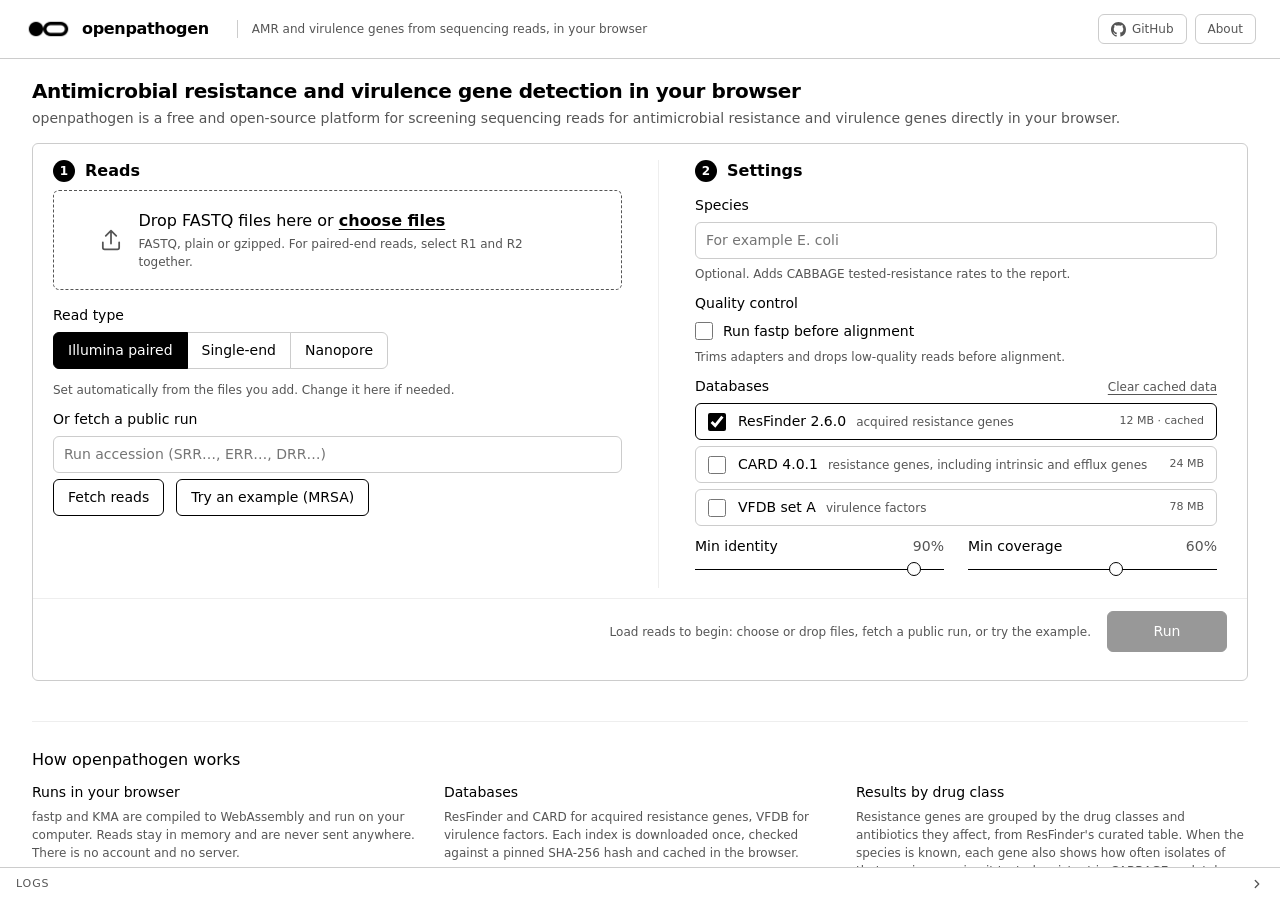
==== index.html @ b07f5f2d "Update index.html" ====
<!DOCTYPE html>
<html lang="en">
<head>
  <meta charset="UTF-8">
  <meta name="viewport" content="width=device-width, initial-scale=1.0">
  <!-- Cross-origin isolation (COOP/COEP) so SharedArrayBuffer is available for
       KMA's threads + Memory64. The production host sends the headers itself
       (dist/_headers); on any other static host this service worker injects
       them and reloads the page once on first visit. Must run first. -->
  <script src="coi-serviceworker.min.js"></script>
  <title>openpathogen: in-browser AMR and virulence gene detection</title>
  <meta name="description" content="Detect antimicrobial resistance and virulence genes in FASTQ reads, entirely in your browser. Free and open source, no installation, no data upload.">
  <meta name="robots" content="index, follow, max-image-preview:large">
  <link rel="canonical" href="https://openpathogen.org/">
  <meta name="theme-color" content="#ffffff">
  <meta property="og:type" content="website">
  <meta property="og:site_name" content="openpathogen">
  <meta property="og:title" content="openpathogen: in-browser AMR and virulence gene detection">
  <meta property="og:description" content="Detect antimicrobial resistance and virulence genes in FASTQ reads, entirely in your browser. Free and open source, no installation, no data upload.">
  <meta property="og:url" content="https://openpathogen.org/">
  <meta property="og:image" content="https://openpathogen.org/og.png">
  <meta property="og:image:width" content="1200">
  <meta property="og:image:height" content="630">
  <meta property="og:image:alt" content="openpathogen: browser-based AMR and virulence gene detection. Reads never leave your machine.">
  <meta property="og:locale" content="en_US">
  <meta name="twitter:card" content="summary_large_image">
  <meta name="twitter:title" content="openpathogen: in-browser AMR and virulence gene detection">
  <meta name="twitter:description" content="Detect antimicrobial resistance and virulence genes in FASTQ reads, entirely in your browser. Free and open source, no installation, no data upload.">
  <meta name="twitter:image" content="https://openpathogen.org/og.png">
  <meta name="twitter:image:alt" content="openpathogen: browser-based AMR and virulence gene detection. Reads never leave your machine.">
  <link rel="icon" type="image/png" href="favicon.png">
  <link rel="apple-touch-icon" href="favicon.png">
  <link rel="stylesheet" href="css/style.css?v=73">
  <script type="application/ld+json">
  {
    "@context": "https://schema.org",
    "@type": "WebApplication",
    "@id": "https://openpathogen.org/#app",
    "name": "openpathogen",
    "alternateName": "openpathogen.org",
    "url": "https://openpathogen.org/",
    "applicationCategory": "ScienceApplication",
    "applicationSubCategory": "Bioinformatics",
    "operatingSystem": "Any (web browser)",
    "browserRequirements": "Requires a modern browser with WebAssembly and SharedArrayBuffer support",
    "offers": { "@type": "Offer", "price": "0", "priceCurrency": "USD" },
    "isAccessibleForFree": true,
    "description": "Open-source web application that detects antimicrobial resistance and virulence genes in sequencing reads in the browser, with no installation and no data upload, and reports them by drug class with tested-resistance rates from the CABBAGE genotype-phenotype database.",
    "featureList": [
      "fastp quality control and adapter trimming",
      "KMA read alignment compiled to WebAssembly",
      "AMR gene detection with ResFinder and CARD",
      "Virulence gene detection with VFDB",
      "Resistance report by drug class, printable as PDF",
      "CABBAGE tested-resistance rates for detected genes",
      "Per-gene coverage, consensus, alignment and variant viewer",
      "Public runs fetched by ENA/SRA accession",
      "Downloadable ZIP with the full KMA output"
    ],
    "image": "https://openpathogen.org/og.png",
    "screenshot": "https://openpathogen.org/og.png",
    "datePublished": "2026-08-25",
    "dateModified": "2026-09-19",
    "inLanguage": "en",
    "license": "https://github.com/amulyabaral/openpathogen/blob/main/LICENSE",
    "softwareHelp": { "@type": "CreativeWork", "url": "https://openpathogen.org/about.html" },
    "keywords": "AMR detection, antimicrobial resistance genes, virulence genes, FASTQ, KMA, fastp, WebAssembly, bioinformatics, ResFinder, CARD, VFDB, CABBAGE, antibiotic resistance, pathogen profiling, genotype to phenotype",
    "citation": [
      "Clausen PTLC, Aarestrup FM, Lund O. Rapid and precise alignment of raw reads against redundant databases with KMA. BMC Bioinformatics. 2018;19:307. https://doi.org/10.1186/s12859-018-2336-6",
      "Chen S, Zhou Y, Chen Y, Gu J. fastp: an ultra-fast all-in-one FASTQ preprocessor. Bioinformatics. 2018;34(17):i884-i890. https://doi.org/10.1093/bioinformatics/bty560",
      "Dickens E, et al. A comprehensive AMR genotype-phenotype database (CABBAGE). Nucleic Acids Research. 2026. https://doi.org/10.1093/nar/gkag780"
    ],
    "sameAs": ["https://github.com/amulyabaral/openpathogen", "https://zenodo.org/records/22102687"]
  }
  </script>
  <script type="application/ld+json">
  {
    "@context": "https://schema.org",
    "@type": "FAQPage",
    "mainEntity": [
      {
        "@type": "Question",
        "name": "Is my sequencing data uploaded anywhere?",
        "acceptedAnswer": { "@type": "Answer", "text": "No. FASTQ files are read into browser memory, processed by WebAssembly and discarded when you close the tab. The only downloads are the app, the databases and, if you ask for one, a public run from ENA. The privacy section lists every request." }
      },
      {
        "@type": "Question",
        "name": "Which inputs are supported?",
        "acceptedAnswer": { "@type": "Answer", "text": "Illumina paired-end, single-end and Oxford Nanopore reads in FASTQ, plain or gzipped. You can also fetch any public run by its SRA or ENA accession. Files up to 1 GB each are handled in memory." }
      },
      {
        "@type": "Question",
        "name": "What do the results contain?",
        "acceptedAnswer": { "@type": "Answer", "text": "A report that groups the resistance genes by drug class and names the antibiotics they affect, lists the classes with no acquired gene, and summarises virulence factors. You can print it or save it as a PDF. Behind it: a gene table per database, a viewer per gene with coverage plot, consensus sequence, alignment and variants, the fastp reports, and a ZIP with the full KMA output." }
      },
      {
        "@type": "Question",
        "name": "How do I cite openpathogen?",
        "acceptedAnswer": { "@type": "Answer", "text": "A short communication is in preparation. Until then, cite KMA (doi:10.1186/s12859-018-2336-6), fastp (doi:10.1093/bioinformatics/bty560) and CABBAGE (doi:10.1093/nar/gkag780), and the databases you used." }
      }
    ]
  }
  </script>
</head>
<body>

<noscript>
  <p class="lede noscript-note">openpathogen analyzes FASTQ reads for antimicrobial resistance genes (ResFinder, CARD) and virulence factors (VFDB) entirely in your browser, with no installation and no data upload. It needs JavaScript and WebAssembly to run. Please enable JavaScript.</p>
</noscript>

<header class="topbar">
  <a class="brand" href=".">
    <img src="openpathogen_logo.png" alt="" class="brand-logo">
    <span class="brand-name">openpathogen</span>
  </a>
  <span class="brand-sub">AMR and virulence genes from sequencing reads, in your browser</span>
  <nav class="topbar-nav" aria-label="Site">
    <a class="topbar-link no-arrow" href="https://github.com/amulyabaral/openpathogen" target="_blank" rel="noopener" aria-label="GitHub repository"><svg class="gh-icon" viewBox="0 0 16 16" width="15" height="15" aria-hidden="true" fill="currentColor"><path d="M8 0C3.58 0 0 3.58 0 8c0 3.54 2.29 6.53 5.47 7.59.4.07.55-.17.55-.38 0-.19-.01-.82-.01-1.49-2.01.37-2.53-.49-2.69-.94-.09-.23-.48-.94-.82-1.13-.28-.15-.68-.52-.01-.53.63-.01 1.08.58 1.23.82.72 1.21 1.87.87 2.33.66.07-.52.28-.87.51-1.07-1.78-.2-3.64-.89-3.64-3.95 0-.87.31-1.59.82-2.15-.08-.2-.36-1.02.08-2.12 0 0 .67-.21 2.2.82.64-.18 1.32-.27 2-.27.68 0 1.36.09 2 .27 1.53-1.04 2.2-.82 2.2-.82.44 1.1.16 1.92.08 2.12.51.56.82 1.27.82 2.15 0 3.07-1.87 3.75-3.65 3.95.29.25.54.73.54 1.48 0 1.07-.01 1.93-.01 2.2 0 .21.15.46.55.38A8.013 8.013 0 0016 8c0-4.42-3.58-8-8-8z"/></svg>GitHub</a>
    <a class="topbar-link no-arrow" href="about.html">About</a>
  </nav>
</header>

<div class="layout">

  <main class="main-col">
   <div class="workspace" id="workspace">
    <div class="pane pane-config">

    <div class="hero">
      <h1 class="hero-title">Antimicrobial resistance and virulence gene detection in your browser</h1>
      <p class="lede">openpathogen is a free and open-source platform for screening sequencing reads for antimicrobial resistance and virulence genes directly in your browser.</p>
    </div>

    <section class="card" id="run" aria-label="Run an analysis">
      <div class="card-body">
      <div class="form-cols">
      <div class="form-col">

      <h2 class="form-step"><span class="form-step-n">1</span>Reads</h2>

      <div class="dropzone" id="upload-grid">
        <div class="dz-empty" id="dz-empty">
          <svg class="dz-icon" viewBox="0 0 24 24" aria-hidden="true"><path d="M12 15V4m0 0L7.5 8.5M12 4l4.5 4.5M5 14v4.5A1.5 1.5 0 006.5 20h11a1.5 1.5 0 001.5-1.5V14" fill="none" stroke="currentColor" stroke-width="1.5" stroke-linecap="round" stroke-linejoin="round"/></svg>
          <div class="dz-text">
            <p class="dz-title">Drop FASTQ files here or <button class="dz-pick" type="button" data-pick>choose files</button></p>
            <p class="opt-note">FASTQ, plain or gzipped. For paired-end reads, select R1 and R2 together.</p>
          </div>
        </div>
        <ul class="file-list" id="file-list" hidden>
          <li class="file-row" data-slot="r1">
            <span class="file-tag" data-tag="r1">R1</span>
            <span class="file-name" data-name="r1"></span>
            <button class="file-add" type="button" data-pick="r1">Add R1 file</button>
            <button class="file-x" type="button" data-clear="r1" aria-label="Remove file" title="Remove">&times;</button>
          </li>
          <li class="file-row" data-slot="r2">
            <span class="file-tag">R2</span>
            <span class="file-name" data-name="r2"></span>
            <button class="file-add" type="button" data-pick="r2">Add R2 file</button>
            <button class="file-x" type="button" data-clear="r2" aria-label="Remove file" title="Remove">&times;</button>
          </li>
        </ul>
        <div class="file-actions" id="file-actions" hidden>
          <button class="link-btn" type="button" id="btn-swap">Swap R1 and R2</button>
          <button class="link-btn" type="button" data-pick>Choose other files</button>
        </div>
        <input type="file" hidden multiple id="file-input" accept=".fastq,.fq,.gz,application/gzip,application/x-gzip">
      </div>
      <p class="opt-note upload-note" id="upload-note" role="status" hidden></p>

      <div class="row row-top">
        <span class="label" id="read-type-label">Read type</span>
        <div class="opt-group">
          <div class="seg" id="read-type" role="group" aria-labelledby="read-type-label">
            <button class="seg-btn active" type="button" data-type="paired" aria-pressed="true"><span class="seg-long">Illumina paired</span><span class="seg-short">Paired</span></button>
            <button class="seg-btn" type="button" data-type="single" aria-pressed="false">Single-end</button>
            <button class="seg-btn" type="button" data-type="nanopore" aria-pressed="false">Nanopore</button>
          </div>
          <p class="opt-note" id="read-type-note">Set automatically from the files you add. Change it here if needed.</p>
        </div>
      </div>

      <div class="row fetch-row">
        <label class="label" for="run-accession">Or fetch a public run</label>
        <input type="text" id="run-accession" placeholder="Run accession (SRR…, ERR…, DRR…)" spellcheck="false" autocomplete="off" enterkeyhint="go">
        <button class="btn" id="btn-fetch-run" type="button" title="Fetch sequencing reads from a public run. ENA is queried for organism, platform and layout, and the read type is set automatically. Files are limited to 1 GB each.">Fetch reads</button>
        <button class="btn" id="btn-example" type="button" title="Load the example isolate: S. aureus USA300_TCH1516 (SRR10341524), a 48 MB community-associated MRSA run downloaded from ENA and cached in your browser.">Try an example (MRSA)</button>
      </div>
      <div class="fetch-prog" id="example-prog" aria-hidden="true" hidden><i></i></div>
      <div class="fetch-meta" id="run-meta" hidden></div>

      </div>
      <div class="form-col form-col-settings" id="settings-col">

      <h2 class="form-step"><span class="form-step-n">2</span>Settings</h2>

      <div class="row row-top">
        <label class="label" for="species">Species</label>
        <div class="opt-group species-group">
          <input type="text" id="species" list="species-list" autocomplete="off" spellcheck="false" placeholder="For example E. coli">
          <datalist id="species-list"></datalist>
          <p class="opt-note">Optional. Adds CABBAGE tested-resistance rates to the report.</p>
        </div>
      </div>

      <div class="row row-top">
        <span class="label">Quality control</span>
        <div class="opt-group">
          <div class="fastp-head">
            <label class="check-row">
              <input type="checkbox" id="opt-fastp">
              <span>Run fastp before alignment</span>
            </label>
            <button class="fastp-toggle is-off" id="fastp-toggle" type="button" aria-expanded="false" aria-controls="fastp-config">
              fastp settings <svg class="chev fastp-caret" viewBox="0 0 16 16" aria-hidden="true"><path d="M4 6l4 4 4-4" fill="none" stroke="currentColor" stroke-width="1.5" stroke-linecap="round" stroke-linejoin="round"/></svg>
            </button>
          </div>
          <p class="opt-note">Trims adapters and drops low-quality reads before alignment.</p>

          <div id="fastp-config" hidden>
            <div class="fastp-panel" id="fastp-panel">
              <p class="opt-note"><b>Defaults:</b> adapter trimming with auto-detection · quality filtering (min Phred 15, max 40% low-quality bases, max 5 Ns) · length filtering (min 15 bp) · poly-G trimming automatic · base correction off. These are fastp's defaults. Turn a group off to skip that step.</p>

              <div class="fp-group">
                <label class="check-row fp-group-head"><input type="checkbox" id="fp-trim" checked><span>Adapter trimming</span></label>
                <div class="fp-fields" id="fp-adapter-fields">
                  <label class="fp-field">Adapter R1<input type="text" id="fp-adapter-r1" spellcheck="false" autocomplete="off" maxlength="100" placeholder="auto · AGATCGGAAGAGCACACGTCTGAACTCCAGTCA"></label>
                  <label class="fp-field" id="fp-field-adapter-r2">Adapter R2<input type="text" id="fp-adapter-r2" spellcheck="false" autocomplete="off" maxlength="100" placeholder="auto · AGATCGGAAGAGCGTCGTGTAGGGAAAGAGTGT"></label>
                  <p class="opt-note">Leave blank for auto-detection (paired runs) or the Illumina TruSeq default shown (single-end). Enter 5 to 100 IUPAC bases, for example a Nextera or custom adapter, to use your own sequence.</p>
                </div>
              </div>

              <div class="fp-group">
                <label class="check-row fp-group-head"><input type="checkbox" id="fp-quality" checked><span>Quality filtering</span></label>
                <div class="fp-fields" id="fp-quality-fields">
                  <label class="fp-field">Min base quality (Phred)<input type="number" id="fp-phred" min="1" max="40" value="15"></label>
                  <label class="fp-field">Max low-quality bases %<input type="number" id="fp-unqual-pct" min="0" max="100" value="40"></label>
                  <label class="fp-field">Max N bases<input type="number" id="fp-nlimit" min="0" max="50" value="5"></label>
                  <p class="opt-note">A read is dropped if more than the given % of bases fall below the Phred score, or it has more than the N limit.</p>
                </div>
              </div>

              <div class="fp-group">
                <label class="check-row fp-group-head"><input type="checkbox" id="fp-length" checked><span>Length filtering</span></label>
                <div class="fp-fields" id="fp-length-fields">
                  <label class="fp-field">Min length (bp)<input type="number" id="fp-minlen" min="1" max="1000" value="15"></label>
                  <label class="fp-field">Max length (bp, 0 = no limit)<input type="number" id="fp-maxlen" min="0" max="100000" value="0"></label>
                </div>
              </div>

              <div class="fp-group">
                <div class="fp-fields">
                  <label class="fp-field">Poly-G tail trimming
                    <select id="fp-polyg">
                      <option value="auto" selected>Auto: fastp trims for NextSeq/NovaSeq</option>
                      <option value="on">Always trim</option>
                      <option value="off">Never trim</option>
                    </select>
                  </label>
                  <div class="fp-field fp-field-check" id="fp-correction-field">
                    <label class="check-row"><input type="checkbox" id="fp-correction"><span>Overlap base correction <span class="fp-def">(paired; fixes R2 bases in the overlap)</span></span></label>
                  </div>
                </div>
              </div>

              <p class="opt-note">fastp processes the whole sample, and the databases are run on the trimmed reads. The exact fastp command is printed in the Logs and stored in both reports.</p>
            </div>
            <p class="opt-note" id="fastp-ont-note" hidden>Nanopore reads: fastp is made for Illumina data, so it only reports statistics here. Reads are not trimmed or filtered, and the databases see every read.</p>
          </div>
        </div>
      </div>

      <div class="row row-top db-row">
        <span class="label" id="db-label">Databases</span>
        <div class="opt-group db-group">
          <div class="db-list" id="db-list" role="group" aria-labelledby="db-label">
            <label class="db-check" data-db="resfinder">
              <input type="checkbox" value="resfinder" checked>
              <span class="db-text"><span class="db-name">ResFinder 2.6.0</span><span class="db-desc">acquired resistance genes</span></span>
              <span class="db-size">12 MB</span>
              <span class="db-prog" aria-hidden="true"><i></i></span>
            </label>
            <label class="db-check" data-db="card_homolog">
              <input type="checkbox" value="card_homolog">
              <span class="db-text"><span class="db-name">CARD 4.0.1</span><span class="db-desc">resistance genes, including intrinsic and efflux genes</span></span>
              <span class="db-size">24 MB</span>
              <span class="db-prog" aria-hidden="true"><i></i></span>
            </label>
            <label class="db-check" data-db="vfdb_core">
              <input type="checkbox" value="vfdb_core">
              <span class="db-text"><span class="db-name">VFDB set A</span><span class="db-desc">virulence factors</span></span>
              <span class="db-size">78 MB</span>
              <span class="db-prog" aria-hidden="true"><i></i></span>
            </label>
          </div>
          <button class="clear-cache-btn" id="btn-clear-cache" type="button" title="Delete everything openpathogen has stored in this browser (IndexedDB): database indexes, CABBAGE snapshots, and the example or any fetched public runs. Your own uploaded files are never stored, so there is nothing of those to clear.">Clear cached data</button>
        </div>
      </div>

      <div id="kma-options">
      <div class="row slider-row">
        <label class="label" for="slider-id">Min identity</label>
        <input type="range" id="slider-id" min="0" max="100" step="1" value="90">
        <span class="slider-val"><span id="slider-id-val">90</span>%</span>
      </div>
      <div class="row slider-row">
        <label class="label" for="slider-cov">Min coverage</label>
        <input type="range" id="slider-cov" min="0" max="100" step="1" value="60">
        <span class="slider-val"><span id="slider-cov-val">60</span>%</span>
      </div>
      </div><!-- /kma-options -->

      </div>
      </div><!-- /form-cols -->

      <div class="run-row">
        <p class="opt-note" id="run-hint" hidden></p>
        <button class="btn btn-primary" id="btn-run" type="button" disabled>Run</button>
      </div>

      <div class="run-status" id="run-status" hidden>
        <div class="run-progress"><div class="run-progress-bar"></div></div>
        <span class="run-status-text">Analysis in progress. The Logs panel below shows the progress of each step.</span>
      </div>

      </div>
    </section>

    <section class="home-info" id="how-it-works" aria-labelledby="how-title">
      <h2 id="how-title">How openpathogen works</h2>
      <div class="info-grid">
        <div>
          <h3>Runs in your browser</h3>
          <p>fastp and KMA are compiled to WebAssembly and run on your computer. Reads stay in memory and are never sent anywhere. There is no account and no server.</p>
        </div>
        <div>
          <h3>Databases</h3>
          <p>ResFinder and CARD for acquired resistance genes, VFDB for virulence factors. Each index is downloaded once, checked against a pinned SHA-256 hash and cached in the browser.</p>
        </div>
        <div>
          <h3>Results by drug class</h3>
          <p>Resistance genes are grouped by the drug classes and antibiotics they affect, from ResFinder's curated table. When the species is known, each gene also shows how often isolates of that species carrying it tested resistant in CABBAGE, a database of 170,000 sequenced and tested isolates.</p>
        </div>
      </div>
      <h2 id="faq-title">Frequently asked questions</h2>
      <dl class="faq" aria-labelledby="faq-title">
        <dt>Is my sequencing data uploaded anywhere?</dt>
        <dd>No. FASTQ files are read into browser memory, processed by WebAssembly and discarded when you close the tab. The only downloads are the app, the databases and, if you ask for one, a public run from ENA. The <a class="no-arrow" href="about.html#privacy">privacy section</a> lists every request.</dd>
        <dt>Which inputs are supported?</dt>
        <dd>Illumina paired-end, single-end and Oxford Nanopore reads in FASTQ, plain or gzipped. You can also fetch any public run by its SRA or ENA accession. Files up to 1 GB each are handled in memory.</dd>
        <dt>What do the results contain?</dt>
        <dd>A report that groups the resistance genes by drug class and names the antibiotics they affect, lists the classes with no acquired gene, and summarises virulence factors. You can print it or save it as a PDF. Behind it: a gene table per database, a viewer per gene with coverage plot, consensus sequence, alignment and variants, the fastp reports, and a ZIP with the full KMA output.</dd>
        <dt>How do I cite openpathogen?</dt>
        <dd>A short communication is in preparation. Until then, cite <a href="https://doi.org/10.1186/s12859-018-2336-6" target="_blank" rel="noopener">KMA</a>, <a href="https://doi.org/10.1093/bioinformatics/bty560" target="_blank" rel="noopener">fastp</a> and <a href="https://doi.org/10.1093/nar/gkag780" target="_blank" rel="noopener">CABBAGE</a>, and the databases you used.</dd>
      </dl>
      <footer class="site-footer">
        <a class="no-arrow" href="about.html">About and documentation</a>
        <a href="https://github.com/amulyabaral/openpathogen" target="_blank" rel="noopener">Source code (MIT)</a>
        <a href="https://zenodo.org/records/22102687" target="_blank" rel="noopener">Database indexes on Zenodo</a>
      </footer>
    </section>

    </div><!-- /pane-config -->

    <div class="pane pane-results">
      <div class="results-toolbar">
        <button class="btn" id="btn-back" type="button">← Back to inputs</button>
        <div class="results-actions">
          <button class="btn btn-primary" id="btn-print" type="button">Print / save PDF</button>
          <button class="btn" id="btn-zip" type="button" title="The KMA output files per database, the fastp reports, the CABBAGE rates as CSV and the run log.">Raw output (ZIP)</button>
        </div>
      </div>
      <section id="results" class="results-block" aria-label="Results"></section>
    </div>

   </div><!-- /workspace -->

   <div class="terminal-card collapsed" id="terminal-card">
     <button class="terminal-header" id="terminal-toggle" type="button" aria-expanded="false" aria-controls="terminal">
       <span>Logs</span>
       <svg class="chev terminal-caret" viewBox="0 0 16 16" aria-hidden="true"><path d="M4 6l4 4 4-4" fill="none" stroke="currentColor" stroke-width="1.5" stroke-linecap="round" stroke-linejoin="round"/></svg>
     </button>
     <div class="terminal" id="terminal" role="log" aria-live="polite"></div>
   </div>
  </main>

</div>

<script src="js/vendor/fflate.min.js"></script>
  <script type="module" src="js/app.js?v=65"></script>

</body>
</html>
---- css/style.css ----
:root{
  --bg:#fff;--ink:#000;--muted:#555;--border:#ccc;--rule:#eee;
  --r:6px;
  /* One UI face everywhere; monospace only where characters must line up
     (terminal, consensus, alignment, canvas axis). */
  --sans:system-ui,-apple-system,'Segoe UI',Roboto,Arial,sans-serif;
  --mono:ui-monospace,Menlo,Consolas,monospace;
  /* Type scale: six sizes, three weights, one tracking for caps labels. */
  --fs-xs:11px;--fs-sm:12px;--fs-base:14px;--fs-md:16px;--fs-lg:20px;--fs-xl:24px;
  --track-caps:.08em;
  --lh:1.5;--lh-tight:1.25;
}
*,*::before,*::after{box-sizing:border-box;margin:0;padding:0}
html,body{font-family:var(--sans);background:var(--bg);color:var(--ink);font-size:var(--fs-base);line-height:var(--lh);-webkit-font-smoothing:antialiased}
html,body{height:100vh;overflow:hidden}
body{display:flex;flex-direction:column}
h1,h2,h3{font-weight:500;line-height:var(--lh-tight)}
b,strong{font-weight:600}

a{color:inherit;text-decoration:underline;text-underline-offset:2px}
a:hover{opacity:.6}
a:not(.brand):not(.no-arrow)::after{content:'↗';display:inline-block;margin-left:2px;font-size:.85em;text-decoration:none}

button{font:inherit;color:inherit;background:none;cursor:pointer;border:1px solid transparent;border-radius:var(--r)}
input,select{font:inherit;color:inherit;background:var(--bg);border:1px solid var(--border);border-radius:var(--r);padding:7px 10px;outline:none}
input[type=range]{-webkit-appearance:none;appearance:none;background:transparent;border:none;padding:0;height:20px}
input[type=range]::-webkit-slider-runnable-track{height:1px;background:var(--ink)}
input[type=range]::-moz-range-track{height:1px;background:var(--ink)}
input[type=range]::-webkit-slider-thumb{-webkit-appearance:none;width:14px;height:14px;margin-top:-7px;background:var(--bg);border:1px solid var(--ink);border-radius:50%}
input[type=range]::-moz-range-thumb{width:14px;height:14px;background:var(--bg);border:1px solid var(--ink);border-radius:50%}
abbr[title]{text-decoration:none;border-bottom:1px dotted var(--muted);cursor:help}
:focus-visible{outline:2px solid var(--ink);outline-offset:2px}
input:focus-visible,select:focus-visible{outline-offset:0}
::-webkit-scrollbar{width:8px;height:8px}
::-webkit-scrollbar-thumb{background:var(--border);border-radius:var(--r)}
::-webkit-scrollbar-thumb:hover{background:var(--ink)}

/* The one treatment for every small uppercase label. */
.card-title,.terminal-header,.res-table th,.gv-k,.gv-annot dt,.fp-field,.qc-dl-label,.qc-key,.rep-sec-title,.report-facts dt{font-size:var(--fs-xs);font-weight:500;text-transform:uppercase;letter-spacing:var(--track-caps)}
.sr-only{position:absolute;width:1px;height:1px;padding:0;margin:-1px;overflow:hidden;clip:rect(0,0,0,0);white-space:nowrap;border:0}
/* Disclosure chevron shared by the fastp expander, the Logs bar and the results sections. */
.chev{display:block;flex-shrink:0;width:14px;height:14px;transition:transform .2s}

.topbar{display:flex;align-items:center;gap:14px;padding:14px 24px;border-bottom:1px solid var(--border)}
.brand{display:inline-flex;align-items:center;gap:10px;text-decoration:none}
.brand-logo{height:24px}
.brand-name{font-weight:600;font-size:var(--fs-md);letter-spacing:-0.02em}
.brand-sub{font-size:var(--fs-sm);color:var(--muted);margin-left:14px;padding-left:14px;border-left:1px solid var(--border)}
.topbar-nav{margin-left:auto;display:flex;align-items:center;gap:8px}
.topbar-link{display:inline-flex;align-items:center;gap:6px;flex-shrink:0;font-size:var(--fs-sm);font-weight:500;color:var(--muted);text-decoration:none;border:1px solid var(--border);border-radius:var(--r);padding:5px 12px}
.topbar-link:hover{color:var(--ink);border-color:var(--ink);opacity:1}
.gh-icon{display:block;flex-shrink:0}

.layout{display:grid;grid-template-columns:minmax(0,1fr);flex:1;min-height:0;overflow:hidden}
.steps,.tips{padding-left:16px;margin-top:6px}
.steps li,.tips li{margin-bottom:6px}
.defs dt{color:var(--ink);margin-top:8px}
.defs dt:first-child{margin-top:0}
.defs dd{margin:0 0 6px 0}
.cite{font-size:var(--fs-sm);color:var(--muted)}
code{font-size:var(--fs-sm);border:1px solid var(--rule);border-radius:var(--r);padding:0 4px}
.noscript-note{padding:12px 16px;border:1px solid var(--border);border-radius:var(--r);margin:16px 24px 0}

.main-col{padding:0;min-width:0;height:100%;overflow:hidden;position:relative;display:flex;flex-direction:column}
.workspace{display:flex;width:200%;flex:1;min-height:0;transition:transform .45s cubic-bezier(.4,0,.2,1)}
.workspace.show-results{transform:translateX(-50%)}
.pane{width:50%;height:100%;overflow-y:auto;padding:32px}
.main-col > .terminal-card{flex-shrink:0;margin:0;border-left:none;border-right:none;border-bottom:none;border-top:1px solid var(--border);border-radius:0}
.results-toolbar{display:flex;align-items:center;justify-content:space-between;flex-wrap:wrap;gap:10px;margin-bottom:14px}
.results-actions{display:flex;flex-wrap:wrap;gap:8px}
.hero{margin-bottom:24px}
.hero-title{font-size:var(--fs-xl);font-weight:600;letter-spacing:-0.02em;margin-bottom:10px}
.lede{font-size:var(--fs-md);color:var(--muted);margin:0}

.card{border:1px solid var(--border);border-radius:var(--r);margin-bottom:16px;background:var(--bg)}
.card-body{padding:16px 20px}
.card-title{padding:12px 22px;border-bottom:1px solid var(--border)}

.row{display:flex;align-items:center;gap:16px;padding:7px 0}
.row-top{align-items:flex-start}
.row-top > .label{padding-top:7px}
.label{width:140px;font-weight:500;color:var(--ink);flex-shrink:0}

.seg{display:inline-flex}
.seg-btn{padding:7px 14px;white-space:nowrap;border:1px solid var(--border);margin-left:-1px;border-radius:0;background:var(--bg);color:var(--ink);transition:background .2s,color .2s,border-color .2s}
.seg-btn:first-child{margin-left:0;border-radius:var(--r) 0 0 var(--r)}
.seg-btn:last-child{border-radius:0 var(--r) var(--r) 0}
.seg-btn:hover:not(.active){border-color:var(--ink);position:relative;z-index:1}
.seg-btn.active{background:var(--ink);color:var(--bg);border-color:var(--ink);position:relative;z-index:1;pointer-events:none}

.form-step{display:flex;align-items:center;gap:10px;font-size:var(--fs-md);font-weight:600;margin:4px 0 12px}
.form-col + .form-col{margin-top:22px;padding-top:20px;border-top:1px solid var(--rule)}
.form-step-n{display:inline-grid;place-items:center;width:22px;height:22px;border-radius:50%;background:var(--ink);color:var(--bg);font-size:var(--fs-sm);font-weight:600}

.dropzone{border:1px dashed var(--muted);border-radius:var(--r);margin-bottom:10px;transition:background .15s,border-color .15s}
.dropzone.has-files{border-style:solid;border-color:var(--border)}
.dropzone.dragging{border:1px dashed var(--ink);background:var(--rule)}
.dz-empty{display:flex;flex-direction:column;align-items:center;gap:6px;padding:26px 20px;text-align:center}
.dz-icon{width:28px;height:28px;color:var(--muted)}
.dz-title{font-size:var(--fs-md);font-weight:500;margin:0}
.dz-pick{padding:0;border:none;font-weight:600;text-decoration:underline;text-underline-offset:3px}
.dz-pick:hover{text-decoration-thickness:2px}
.dz-empty .opt-note{max-width:440px}
.file-list{list-style:none;margin:0;padding:0}
.file-row{display:flex;align-items:center;gap:12px;padding:10px 12px;border-bottom:1px solid var(--rule)}
.file-row[hidden]{display:none}
.file-tag{flex-shrink:0;min-width:34px;text-align:center;font-size:var(--fs-xs);font-weight:600;letter-spacing:var(--track-caps);padding:2px 6px;border:1px solid var(--ink);border-radius:var(--r)}
.file-name{flex:1;min-width:0;overflow:hidden;text-overflow:ellipsis;white-space:nowrap}
.file-name[data-size]:not([data-size=""])::after{content:"  " attr(data-size);white-space:pre;color:var(--muted);font-size:var(--fs-sm)}
.file-row.missing .file-tag{border-style:dashed;color:var(--muted);border-color:var(--muted)}
.file-row.missing .file-name{color:var(--muted)}
.file-add{flex-shrink:0;font-size:var(--fs-sm);padding:4px 10px;border:1px solid var(--ink)}
.file-add:hover{background:var(--ink);color:var(--bg)}
.file-x{flex-shrink:0;width:28px;height:28px;font-size:var(--fs-lg);line-height:1;color:var(--muted)}
.file-x:hover{color:var(--ink);background:var(--rule)}
.file-actions{display:flex;flex-wrap:wrap;gap:6px 18px;padding:8px 12px}
.link-btn{font-size:var(--fs-sm);color:var(--muted);border:none;padding:2px 0;text-decoration:underline;text-underline-offset:3px}
.link-btn:hover{color:var(--ink)}
.link-btn[hidden]{display:none}
.upload-note{margin:0 0 10px;color:#9a6b00}
.species-group{flex:1 1 240px;min-width:0}
#species{width:min(100%,360px)}
#read-type-note{margin-top:6px}
.seg-short{display:none}

#kma-options{max-width:780px}
.slider-row input[type=range]{flex:1}
.slider-val{width:52px;text-align:right;font-variant-numeric:tabular-nums;color:var(--muted)}

.btn{display:inline-flex;align-items:center;gap:6px;padding:7px 14px;border:1px solid var(--ink);border-radius:var(--r);background:var(--bg);color:var(--ink);transition:background .2s,color .2s}
.btn:hover:not(:disabled){background:var(--ink);color:var(--bg)}
.btn:disabled{opacity:.4;cursor:not-allowed}
.btn-primary{background:var(--ink);color:var(--bg);border-color:var(--ink)}
.btn-primary:hover:not(:disabled){background:var(--bg);color:var(--ink)}

.run-row{display:flex;align-items:center;justify-content:flex-end;gap:16px;margin:14px -20px 0;padding:14px 20px;border-top:1px solid var(--rule);position:sticky;bottom:0;z-index:2;background:var(--bg)}
.run-row .btn-primary{min-width:120px;justify-content:center}
#run-hint{text-align:right}
.run-row .btn-primary{padding:9px 20px}
.fetch-row .btn,.run-row .btn{flex-shrink:0}

/* Running state: spinner in the button + indeterminate progress bar */
.spinner{width:13px;height:13px;border:2px solid currentColor;border-top-color:transparent;border-radius:50%;animation:spin .7s linear infinite;flex-shrink:0}
@keyframes spin{to{transform:rotate(360deg)}}
.run-status{margin-top:16px;padding-top:16px;border-top:1px solid var(--rule);display:flex;flex-direction:column;gap:9px}
.run-progress{height:3px;background:var(--rule);border-radius:var(--r);overflow:hidden;position:relative}
.run-progress-bar{position:absolute;top:0;height:100%;width:35%;background:var(--ink);border-radius:var(--r);animation:indet 1.15s cubic-bezier(.4,0,.2,1) infinite}
@keyframes indet{0%{left:-35%}100%{left:100%}}
.run-status-text{font-size:var(--fs-sm);color:var(--muted)}

.terminal-card{padding:0;overflow:hidden}
.terminal-header{display:flex;align-items:center;justify-content:space-between;width:100%;padding:8px 16px;color:var(--muted);background:none;border:none;border-bottom:1px solid var(--border);border-radius:0;text-align:left;cursor:pointer}
.terminal-header:hover{color:var(--ink)}
.terminal-card.collapsed .terminal{display:none}
.terminal-card.collapsed .terminal-header{border-bottom:none}
.terminal-card.collapsed .terminal-caret{transform:rotate(-90deg)}
.terminal{font-family:var(--mono);font-size:var(--fs-sm);background:#0d1117;color:#c9d1d9;height:160px;overflow-y:auto;padding:14px 16px}
.term-line{white-space:pre-wrap;word-break:break-word}
.term-info{color:#8b949e}
.term-stdout{color:#c9d1d9}
.term-stderr{color:#f0883e}
.term-error{color:#ff7b72}
.term-ok{color:#7ee787}
.term-warn{color:#d29922}
.term-cmd{color:#79c0ff}
.term-progress{color:#a5d6ff;font-style:italic}

.empty{padding:24px;text-align:center;color:var(--muted)}
.muted{color:var(--muted)}

.table-wrap{overflow-x:auto;border:1px solid var(--border);border-top:none;border-radius:0 0 var(--r) var(--r)}
.res-table{width:100%;border-collapse:collapse;font-size:var(--fs-sm);table-layout:fixed}
.res-table th,.res-table td{padding:10px 14px;text-align:left;border-bottom:1px solid var(--rule);white-space:nowrap;overflow:hidden;text-overflow:ellipsis}
.res-table tr:last-child td{border-bottom:none}
.res-table th{color:var(--muted);border-bottom:1px solid var(--border);user-select:none;position:relative}
.res-table td.fn{white-space:normal;overflow:visible;text-overflow:clip;line-height:1.4}
.th-sort{display:inline-flex;align-items:center;gap:4px;max-width:100%;padding:0;border:none;border-radius:0;font:inherit;letter-spacing:inherit;text-transform:inherit;color:inherit;cursor:pointer}
.th-sort:hover{color:var(--ink)}
.res-table th .arr{display:inline-block;opacity:.4}
.res-table th.sort .arr{opacity:1;color:var(--ink)}
.resize-handle{position:absolute;right:0;top:0;bottom:0;width:5px;cursor:col-resize;z-index:1}
.resize-handle:hover,.resize-handle.active{background:var(--ink)}

/* Clickable result rows → gene viewer */
.res-table tbody tr[data-template]{cursor:pointer}
.res-table tbody tr[data-template]:hover td{background:var(--rule)}
.gv-link{display:block;max-width:100%;padding:0;border:none;border-radius:0;background:none;color:inherit;font:inherit;text-align:left;text-decoration:underline;text-underline-offset:2px;overflow:hidden;text-overflow:ellipsis;white-space:nowrap;cursor:pointer}

/* Gene viewer modal */
.gv-overlay{position:fixed;inset:0;z-index:1000;background:rgba(0,0,0,.4);display:flex;align-items:flex-start;justify-content:center;padding:40px 20px;overflow-y:auto}
.gv-modal{background:var(--bg);border:1px solid var(--border);border-radius:var(--r);width:100%;max-width:880px;max-height:calc(100vh - 80px);display:flex;flex-direction:column;overflow:hidden}
.gv-head,.gv-stats,.gv-annot,.gv-tabs{flex-shrink:0}
.gv-head{display:flex;align-items:center;justify-content:space-between;gap:12px;padding:14px 18px;border-bottom:1px solid var(--border)}
.gv-heading{display:flex;flex-direction:column;gap:2px;min-width:0}
.gv-title{font-size:var(--fs-md);font-weight:600;word-break:break-all}
.gv-sub{font-size:var(--fs-xs);color:var(--muted);word-break:break-all}
.gv-template{font-family:var(--mono)}
.gv-close{font-size:var(--fs-lg);line-height:1;width:30px;height:30px;color:var(--muted);border-radius:var(--r)}
.gv-close:hover{color:var(--ink);background:var(--rule)}
.gv-stats{display:flex;flex-wrap:wrap;gap:8px 20px;padding:12px 18px;border-bottom:1px solid var(--rule);font-size:var(--fs-sm)}
.gv-stat{display:flex;flex-direction:column;gap:1px}
.gv-k{color:var(--muted)}
.gv-v{font-variant-numeric:tabular-nums}
.gv-annot{display:grid;grid-template-columns:auto 1fr;gap:5px 16px;padding:12px 18px;border-bottom:1px solid var(--rule);font-size:var(--fs-sm)}
.gv-annot dt{color:var(--muted);padding-top:1px;white-space:nowrap}
.gv-annot dd{margin:0}
.gv-tabs{display:flex;gap:0;padding:0 18px;border-bottom:1px solid var(--border)}
.gv-tab{padding:10px 14px;color:var(--muted);border-bottom:2px solid transparent;border-radius:0;margin-bottom:-1px}
.gv-tab:hover{color:var(--ink)}
.gv-tab.active{color:var(--ink);border-bottom-color:var(--ink)}
.gv-count{font-size:var(--fs-xs);color:var(--muted);border:1px solid var(--rule);border-radius:10px;padding:0 6px;margin-left:2px}
.gv-body{padding:18px;overflow-y:auto;flex:1;min-height:0}
.gv-panel{min-height:60px}

.gv-cov-meta{font-size:var(--fs-sm);color:var(--muted);margin-bottom:8px;font-variant-numeric:tabular-nums}
.gv-cov{display:block;width:100%;height:160px}
.gv-legend{display:flex;gap:16px;align-items:center;font-size:var(--fs-xs);color:var(--muted);margin-top:6px}
.gv-lg-area,.gv-lg-mean,.gv-lg-var{display:inline-block;width:16px;margin-right:-10px;vertical-align:middle}
.gv-lg-area{height:8px;background:rgba(0,0,0,.12);border-top:1px solid #666}
.gv-lg-mean{height:0;border-top:1px dashed #999}
.gv-lg-var{height:10px;width:0;border-left:1px solid var(--ink)}

.gv-seqtools{display:flex;align-items:center;justify-content:space-between;gap:12px;margin-bottom:10px}
.gv-hint{font-size:var(--fs-sm);color:var(--muted)}
.gv-seq{font-family:var(--mono);font-size:var(--fs-sm);overflow-x:auto}
.gv-seqline{white-space:pre;display:flex;gap:12px}
.gv-pos{color:var(--muted);width:5ch;text-align:right;flex-shrink:0;font-variant-numeric:tabular-nums}
.gv-bases{letter-spacing:.5px}
.gv-lc{color:var(--muted)}
.gv-aln{font-family:var(--mono);font-size:var(--fs-sm);white-space:pre;overflow-x:auto;border:1px solid var(--rule);border-radius:var(--r);padding:12px;tab-size:8}

.gv-vwrap{border-radius:var(--r)}
.gv-vtable th,.gv-vtable td{white-space:nowrap}
.gv-change{white-space:nowrap}

/* ── Standalone doc page (About) ── */
html.doc-body,body.doc-body{height:auto;overflow:auto}
.doc{max-width:760px;width:100%;margin:0 auto;padding:52px 24px 96px}
.doc-content{color:var(--ink)}
.doc-content > section{padding:30px 0}
.doc-content > section:first-child{padding-top:0}
.doc-content > section + section{border-top:1px solid var(--rule)}
.doc-content h1{font-size:var(--fs-xl);font-weight:600;letter-spacing:-0.02em;margin-bottom:10px}
.doc-content h2{font-size:var(--fs-md);font-weight:500;margin-bottom:12px}
.doc-content p{margin-bottom:10px}
.doc-content p:last-child{margin-bottom:0}
.doc-byline{font-size:var(--fs-sm);color:var(--muted);margin-bottom:12px}
.doc-lede{font-size:var(--fs-md);color:var(--muted)}
.doc-content .steps li,.doc-content .tips li{margin-bottom:10px;color:var(--muted)}
.doc-content .defs{margin-top:4px}
.doc-content .defs dt{margin-top:16px;font-weight:500}
.doc-content .defs dt:first-child{margin-top:0}
.doc-content .defs dd{color:var(--muted);margin:2px 0 0}
.doc-content .defs + p{margin-top:14px}

/* ── Home page: explanatory content below the tool ── */
.home-info{margin-top:40px;padding-top:28px;border-top:1px solid var(--rule)}
.home-info h2{font-size:var(--fs-md);font-weight:500;margin-bottom:14px}
.info-grid{display:grid;grid-template-columns:repeat(auto-fit,minmax(220px,1fr));gap:20px;margin-bottom:32px}
.info-grid h3{font-size:var(--fs-base);font-weight:500;margin-bottom:6px}
.info-grid p{font-size:var(--fs-sm);color:var(--muted)}
.faq dt{font-weight:500;margin-top:14px}
.faq dt:first-child{margin-top:0}
.faq dd{color:var(--muted);font-size:var(--fs-sm);margin:4px 0 0}
.site-footer{display:flex;flex-wrap:wrap;gap:8px 18px;margin-top:32px;padding-top:16px;border-top:1px solid var(--rule);font-size:var(--fs-sm);color:var(--muted)}

/* ── Run options ── */
.check-row{display:inline-flex;align-items:center;gap:10px;cursor:pointer;color:var(--ink)}
.check-row input{accent-color:var(--ink);width:18px;height:18px;margin:0;flex-shrink:0;cursor:pointer}
/* ── Databases: one checkbox row per index, with its size, download
   progress or cached state ── */
.db-group{flex:1 1 240px;min-width:0}
.db-list{display:flex;flex-direction:column;gap:6px;width:min(100%,560px)}
.db-check{display:grid;grid-template-columns:18px minmax(0,1fr) auto;gap:0 12px;align-items:center;padding:9px 12px;border:1px solid var(--border);border-radius:var(--r);cursor:pointer}
.db-check:hover,.db-check:has(input:checked){border-color:var(--ink)}
.db-check input{accent-color:var(--ink);width:18px;height:18px;margin:0;cursor:pointer}
.db-text{display:flex;flex-wrap:wrap;align-items:baseline;gap:0 10px;min-width:0}
.db-name{font-weight:500}
.db-desc{font-size:var(--fs-sm);color:var(--muted)}
.db-size{font-size:var(--fs-xs);color:var(--muted);font-variant-numeric:tabular-nums;white-space:nowrap}
.db-check.downloading .db-size{color:var(--ink)}
.db-prog{grid-column:1 / -1;height:3px;margin-top:7px;background:var(--rule);border-radius:2px;overflow:hidden;display:none}
.db-check.downloading .db-prog{display:block}
.db-prog > i{display:block;height:100%;width:0;background:var(--ink);transition:width .2s}
.clear-cache-btn{align-self:flex-start;font-size:var(--fs-sm);color:var(--muted);border:none;padding:2px 0;margin-top:2px;text-decoration:underline;text-underline-offset:3px}
.clear-cache-btn:hover{color:var(--ink)}
.clear-cache-btn:disabled{opacity:.5;cursor:default}
.opt-group{display:flex;flex-direction:column;gap:6px}
.opt-note{font-size:var(--fs-sm);color:var(--muted);margin:0}
.card-body > .opt-note{margin-top:10px}
[hidden]{display:none!important}

/* ── fastp settings panel (opened manually via the expander, never auto) ── */
/* The toggle shares the checkbox's line and only fades in/out
   (visibility, not display), so ticking fastp never shifts the layout. */
.fastp-head{display:flex;align-items:center;justify-content:space-between;gap:12px}
.fastp-toggle{display:inline-flex;align-items:center;gap:6px;flex-shrink:0;white-space:nowrap;font-size:var(--fs-sm);color:var(--muted);border:none;padding:2px 0}
.fastp-toggle.is-off{visibility:hidden}
.fastp-toggle:hover{color:var(--ink)}
.fastp-toggle[aria-expanded="true"] .fastp-caret{transform:rotate(180deg)}
.fastp-panel{display:flex;flex-direction:column;gap:10px;margin-top:8px;padding:14px 16px;border:1px solid var(--border);border-radius:var(--r)}
.fp-group{display:flex;flex-direction:column;gap:8px;padding:10px 12px;border:1px solid var(--rule);border-radius:var(--r)}
.fp-group-head{font-weight:500}
.fp-def{font-size:var(--fs-sm);font-weight:400;color:var(--muted)}
.fp-fields{display:flex;flex-wrap:wrap;gap:10px 16px;align-items:flex-start}
.fp-fields > .opt-note{flex-basis:100%;margin:0}
.fp-field{display:flex;flex-direction:column;gap:4px;color:var(--muted)}
.fp-field input:not([type=checkbox]),.fp-field select{min-width:180px;padding:5px 9px;font-size:var(--fs-base);font-weight:400;text-transform:none;letter-spacing:0;color:var(--ink)}
.fp-field input[type=number]{min-width:100px;font-variant-numeric:tabular-nums}
.fp-field input[type=text]{min-width:300px;text-transform:uppercase}
.fp-field input[type=text]::placeholder{text-transform:none}
.fp-field input:disabled,.fp-field select:disabled{opacity:.45;cursor:not-allowed}
.fp-field-check{justify-content:center;min-height:30px}
.fp-field-check .check-row{font-size:var(--fs-base);font-weight:400;text-transform:none;letter-spacing:0;color:var(--ink)}
.fp-field-check .fp-def{margin-left:0}

/* fastp artifact downloads on the QC card */
.qc-dl{display:flex;flex-wrap:wrap;align-items:center;gap:8px;margin-top:14px;padding-top:14px;border-top:1px solid var(--rule)}
.qc-dl-label{color:var(--muted);margin-right:4px}
.qc-dl-btn{font-size:var(--fs-sm);color:var(--ink);background:var(--bg);border:1px solid var(--border);border-radius:var(--r);padding:4px 10px;white-space:nowrap}
.qc-dl-btn:hover{border-color:var(--ink)}
.qc-grid{display:grid;grid-template-columns:repeat(auto-fit,minmax(110px,1fr));gap:10px;margin-bottom:12px}
.qc-cell{display:flex;flex-direction:column;gap:2px;padding:10px 12px;border:1px solid var(--border);border-radius:var(--r)}
.qc-val{font-size:var(--fs-lg);font-weight:600;font-variant-numeric:tabular-nums;line-height:var(--lh-tight)}
.qc-key{color:var(--muted)}
.qc-verdict{margin:4px 2px 0;color:var(--muted)}
.qc-warn{color:#9a6b00}
.qc-bad{color:#b3261e}
.res-table tr.row-limited{display:none}
.show-more-row td{text-align:center}
.show-more-btn{font-size:var(--fs-sm);color:var(--muted);text-decoration:underline;text-underline-offset:2px;padding:4px 10px}
.show-more-btn:hover{color:var(--ink)}

/* ── Fetch a public run from ENA ── */
#run-accession{flex:1 1 160px;min-width:140px;max-width:280px}
.fetch-row{flex-wrap:wrap}
.fetch-meta{margin:10px 2px 0;font-size:var(--fs-sm);color:var(--muted)}
.fetch-prog{height:3px;margin-top:10px;background:var(--rule);border-radius:2px;overflow:hidden}
.fetch-prog[hidden]{display:none}
.fetch-prog > i{display:block;height:100%;width:0;background:var(--ink);transition:width .2s}
.fetch-meta b{color:var(--ink);font-weight:600}

/* ── Results report ── */
.report{border:1px solid var(--border);border-radius:var(--r);margin-bottom:16px}
.report-head{padding:18px 22px 16px;border-bottom:1px solid var(--border)}
.report-title{font-size:var(--fs-lg);font-weight:600;letter-spacing:-0.01em;margin-bottom:12px;overflow-wrap:anywhere}
.rep-alert{margin:-4px 0 12px;color:#b3261e;font-size:var(--fs-sm)}
.report-facts{display:grid;grid-template-columns:max-content minmax(0,1fr);gap:7px 18px;align-items:baseline;margin:0}
.report-facts > div{display:contents}
.report-facts dt{color:var(--muted)}
.report-facts dd{margin:0;font-size:var(--fs-sm);overflow-wrap:anywhere}
.rep-species-input{width:min(100%,300px);padding:3px 8px;font-size:var(--fs-sm)}
.rep-species-status{margin-left:8px;color:var(--muted)}
.report-body{padding:0 22px 18px}
.rep-sec{padding:18px 0 4px}
.rep-sec + .rep-sec{border-top:1px solid var(--rule)}
.rep-sec-title{color:var(--muted);margin-bottom:10px}
.rep-sec p{margin:0}
.rep-class,.rep-vf-row{display:grid;grid-template-columns:180px minmax(0,1fr);gap:4px 20px;padding:12px 0;border-top:1px solid var(--rule)}
.rep-class:first-child,.rep-vf-row:first-child{border-top:none;padding-top:2px}
.rep-class-name,.rep-vf-cat{font-size:var(--fs-base);font-weight:600}
.rep-genes{display:flex;flex-direction:column;gap:14px;min-width:0}
.rep-gene{display:grid;grid-template-columns:minmax(120px,210px) minmax(0,1fr);gap:2px 16px}
.rep-gene-id{display:flex;flex-wrap:wrap;align-items:baseline;gap:4px 8px;min-width:0}
.gene-btn{padding:0;border:none;border-radius:0;background:none;color:var(--ink);font:inherit;text-align:left;text-decoration:underline;text-decoration-thickness:1px;text-underline-offset:3px;overflow-wrap:anywhere;cursor:pointer}
.gene-btn:hover{opacity:.6}
.rep-gene .gene-btn{font-weight:600}
.rep-tag{font-size:var(--fs-xs);border:1px solid var(--border);border-radius:10px;padding:0 7px;line-height:1.5;white-space:nowrap}
.rep-gene-info{display:flex;flex-direction:column;gap:2px;min-width:0}
.rep-meta{font-size:var(--fs-sm);color:var(--muted);font-variant-numeric:tabular-nums}
.rep-evidence{font-size:var(--fs-sm);margin-top:3px!important;padding-left:10px;border-left:2px solid var(--border)}
.rep-note{font-size:var(--fs-sm);color:var(--muted);font-style:italic}
.rep-empty{color:var(--muted)}
.rep-none,.rep-other,.rep-vf-list{line-height:1.8}
.rep-caveat{font-size:var(--fs-sm);color:var(--muted);margin-top:6px!important}
.rep-cabbage-note{font-size:var(--fs-sm);color:var(--muted);margin-top:14px!important;padding-top:10px;border-top:1px dashed var(--border)}
.rep-sep{color:var(--muted)}
.rep-foot{display:flex;flex-direction:column;gap:4px;margin-top:18px;padding-top:12px;border-top:1px solid var(--rule);font-size:var(--fs-xs);color:var(--muted)}
.rep-foot p{margin:0}
.print-only{display:none}

/* ── Evidence under the report: gene tables and fastp, collapsible ── */
.evidence{display:flex;flex-direction:column;gap:10px}
.ev{border:1px solid var(--border);border-radius:var(--r)}
.ev > summary{display:flex;align-items:center;justify-content:space-between;gap:12px;padding:12px 18px;cursor:pointer;list-style:none;user-select:none}
.ev > summary::-webkit-details-marker{display:none}
.ev > summary:hover .ev-name{text-decoration:underline;text-underline-offset:3px}
.ev-name{display:inline-flex;align-items:center;gap:8px;font-weight:500}
.ev-name::before{content:'';width:6px;height:6px;border-right:1.5px solid currentColor;border-bottom:1.5px solid currentColor;transform:rotate(-45deg);transition:transform .2s;flex-shrink:0}
.ev[open] > summary .ev-name::before{transform:rotate(45deg)}
.ev[open] > summary{border-bottom:1px solid var(--border)}
.ev-meta{font-size:var(--fs-sm);color:var(--muted);white-space:nowrap}
.ev-meta.ev-failed{color:#b3261e}
.ev .table-wrap{border:none;border-radius:0 0 var(--r) var(--r)}
.ev .res-table{min-width:600px}
.ev-qc .ev-body{padding:16px 20px}

/* ── Responsive ── */
/* Wide windows: Reads and Settings side by side, labels above their
   controls, so the whole form and the Run button fit without scrolling. */
@media (min-width:960px){
  .pane-config{padding:20px 32px}
  .hero{margin-bottom:14px}
  .hero-title{font-size:var(--fs-lg);margin-bottom:4px}
  .lede{font-size:var(--fs-base)}
  .form-cols{display:grid;grid-template-columns:minmax(0,1fr) minmax(0,1fr);gap:0 36px}
  .form-col + .form-col{margin-top:0;padding-top:0;border-top:none;border-left:1px solid var(--rule);padding-left:36px}
  .form-col .row{flex-wrap:wrap;gap:6px 12px;padding:5px 0}
  .form-col .row > .label{flex-basis:100%;width:auto;padding-top:0}
  .form-col .opt-group{flex:1 1 100%;min-width:0}
  .form-col .db-list,.form-col #species{width:100%}
  .form-col .db-check{padding:7px 12px}
  .form-col .db-text{flex-wrap:nowrap}
  .form-col .db-name{flex-shrink:0;white-space:nowrap}
  .form-col .db-desc{min-width:0;overflow:hidden;text-overflow:ellipsis;white-space:nowrap}
  .form-step{margin:0 0 8px}
  .file-row{padding:6px 12px}
  .file-actions{padding:6px 12px}
  .fetch-meta{margin-top:4px}
  .db-row{position:relative}
  .form-col .clear-cache-btn{position:absolute;top:5px;right:0;margin:0}
  .form-col #run-accession{flex:1 1 100%;max-width:none}
  .dz-empty{flex-direction:row;justify-content:center;gap:14px;padding:18px 20px;text-align:left}
  .dz-empty .dz-text{display:flex;flex-direction:column;gap:2px}
  #kma-options{display:grid;grid-template-columns:1fr 1fr;gap:0 24px;max-width:none}
  .form-col .slider-row{display:grid;grid-template-columns:1fr auto;grid-template-areas:"label val" "range range";gap:2px 12px}
  .form-col .slider-row .label{grid-area:label}
  .form-col .slider-row input[type=range]{grid-area:range;width:100%}
  .form-col .slider-row .slider-val{grid-area:val;width:auto}
  .run-row{margin-top:10px;padding:12px 20px}
  /* Settings scrolls inside its column (max-height set by fitSettingsColumn
     in app.js); at its end the scroll carries on to the page. */
  .form-col-settings{overflow-y:auto;padding-right:10px;padding-bottom:4px}
}
@media (max-width:880px){
  html,body{height:auto;overflow:auto}
  .layout{grid-template-columns:1fr;overflow:visible}
  .main-col{padding:0;height:auto;overflow:visible}
  .workspace{flex-direction:column;width:100%;transform:none!important;transition:none}
  .pane{width:100%;padding:24px 20px 60px;height:auto;overflow:visible}
  /* Stacked layout shows one pane at a time; results only exist after a run. */
  .pane-results{display:none}
  .workspace.show-results .pane-results{display:block}
  .workspace.show-results .pane-config{display:none}
  .topbar{padding:12px 20px}
  .brand-sub{display:none}
}
@media (max-width:760px){
  .report-head{padding:16px}
  .report-body{padding:0 16px 16px}
  .rep-class,.rep-vf-row,.rep-gene{grid-template-columns:minmax(0,1fr)}
  .rep-genes{gap:12px}
  .report-facts{grid-template-columns:minmax(0,1fr);gap:2px}
  .report-facts dd{margin-bottom:8px}
}
@media (max-width:520px){
  .topbar{flex-wrap:wrap;gap:10px;padding:12px 16px}
  .topbar-nav{gap:6px}
  .topbar-link{padding:4px 10px}
  .seg-long{display:none}
  .seg-short{display:inline}
  .dz-empty{padding:20px 14px}
  /* Rows stack: the label sits above its control. */
  .row{flex-wrap:wrap;gap:8px 16px}
  .row > .label{flex-basis:100%;width:auto;padding-top:0}
  .slider-row{display:grid;grid-template-columns:1fr auto;gap:6px 12px}
  .slider-row .label{grid-column:1 / -1}
  .fetch-row #run-accession{flex:1 1 100%;max-width:none}
  .fetch-row .btn{flex:1 1 calc(50% - 8px);justify-content:center}
  .run-row{flex-direction:column;align-items:stretch}
  #run-hint{text-align:left}
  .run-row .btn-primary{width:100%;justify-content:center}
  .db-list{width:100%}
  .ev .res-table{min-width:640px}
  .ev .res-table col:nth-child(1){width:110px!important}
  .ev .res-table col:nth-child(3){width:84px!important}
  .ev .res-table col:nth-child(4){width:92px!important}
  .ev .res-table col:nth-child(5){width:72px!important}
  .results-actions{width:100%}
  .results-actions .btn{flex:1 1 0;justify-content:center}
  .fp-field input[type=text]{min-width:0;width:100%}
  .gv-overlay{padding:16px 8px}
  .gv-stats{gap:8px 14px}
}

/* ── Print / save as PDF: the results page as a report ── */
@media print{
  @page{margin:14mm}
  html,body{height:auto!important;overflow:visible!important;background:#fff}
  .topbar,.terminal-card,.results-toolbar,.gv-overlay,.rep-species-input,.rep-species-status,.qc-dl,.ev-qc .opt-note,.show-more-row,.resize-handle{display:none!important}
  .layout,.main-col{display:block;height:auto!important;overflow:visible!important}
  .workspace{display:block!important;width:100%!important;transform:none!important;transition:none}
  .pane{width:100%!important;height:auto!important;overflow:visible!important}
  /* Results on screen: print only the report; otherwise print the input page. */
  .workspace.show-results .pane-config,.workspace:not(.show-results) .pane-results{display:none!important}
  .workspace.show-results .pane-results{display:block!important;padding:0!important}
  .print-only{display:inline!important}
  .res-table tr.row-limited{display:table-row!important}
  .report,.ev{border-color:#bbb}
  .ev{break-inside:auto}
  .ev .res-table{min-width:0}
  .rep-gene,.rep-vf-row,.res-table tr,.qc-grid{break-inside:avoid}
  .rep-class-name,.rep-sec-title,.ev > summary{break-after:avoid}
  .ev-name::before{display:none}
  .gene-btn,.gv-link{text-decoration:none}
  a::after{content:none!important}
  a{text-decoration:none}
}
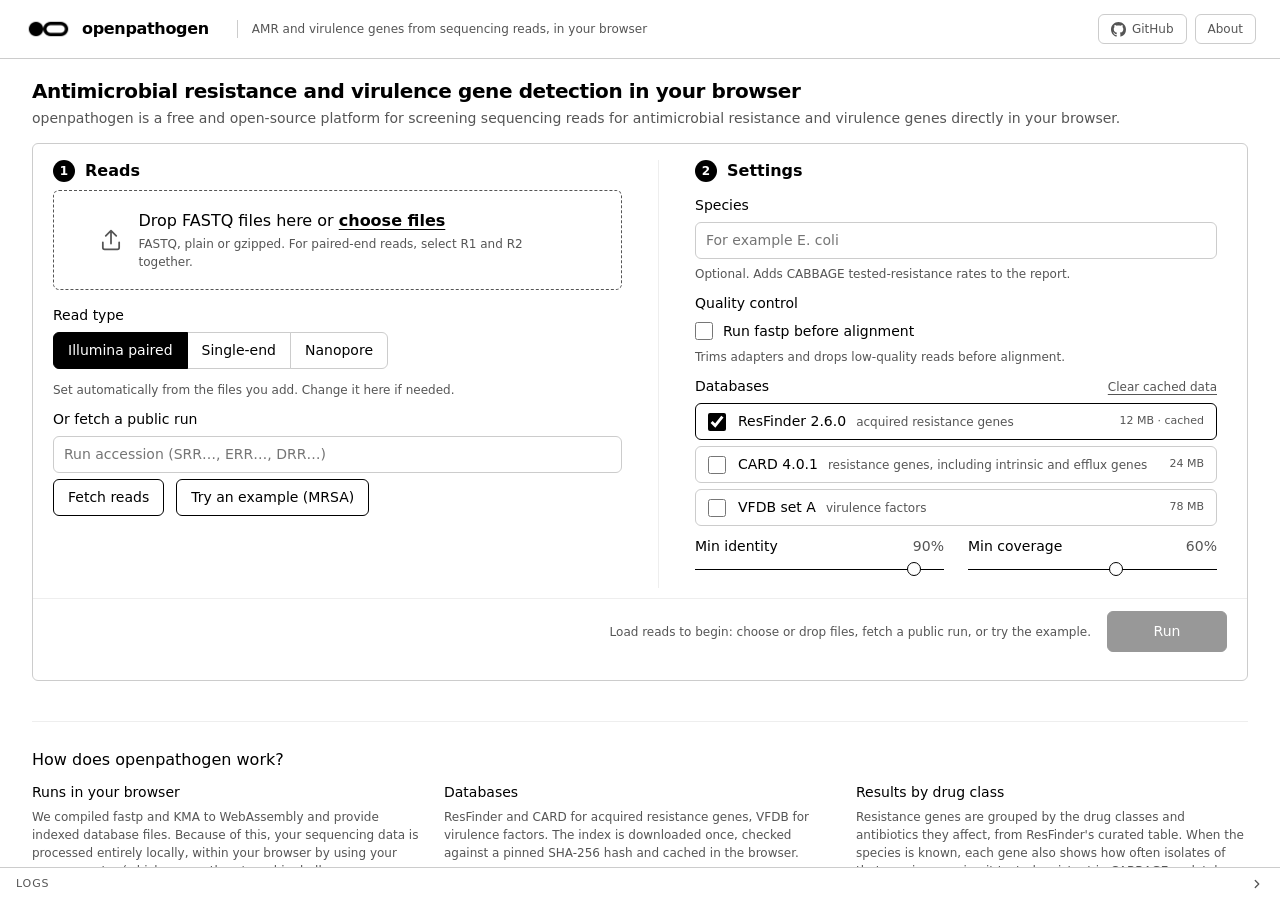
==== commit 32a61bac: "Update index.html" ====
--- a/index.html
+++ b/index.html
@@ -327,15 +327,15 @@
     </section>
 
     <section class="home-info" id="how-it-works" aria-labelledby="how-title">
-      <h2 id="how-title">How openpathogen works</h2>
+      <h2 id="how-title">How does openpathogen work?</h2>
       <div class="info-grid">
         <div>
           <h3>Runs in your browser</h3>
-          <p>fastp and KMA are compiled to WebAssembly and run on your computer. Reads stay in memory and are never sent anywhere. There is no account and no server.</p>
+          <p>We compiled fastp and KMA to WebAssembly and provide indexed database files. Because of this, your sequencing data is processed entirely locally, within your browser by using your own computer (which means there's no big, bulky servers anywhere!). No need to worry about accounts, queing, or data compliance. Once you load the website and fetch the databases, you can even plug it off the internet and it'll still work, even on a smartphone.</p>
         </div>
         <div>
           <h3>Databases</h3>
-          <p>ResFinder and CARD for acquired resistance genes, VFDB for virulence factors. Each index is downloaded once, checked against a pinned SHA-256 hash and cached in the browser.</p>
+          <p>ResFinder and CARD for acquired resistance genes, VFDB for virulence factors. The index is downloaded once, checked against a pinned SHA-256 hash and cached in the browser.</p>
         </div>
         <div>
           <h3>Results by drug class</h3>
@@ -349,7 +349,7 @@
         <dt>Which inputs are supported?</dt>
         <dd>Illumina paired-end, single-end and Oxford Nanopore reads in FASTQ, plain or gzipped. You can also fetch any public run by its SRA or ENA accession. Files up to 1 GB each are handled in memory.</dd>
         <dt>What do the results contain?</dt>
-        <dd>A report that groups the resistance genes by drug class and names the antibiotics they affect, lists the classes with no acquired gene, and summarises virulence factors. You can print it or save it as a PDF. Behind it: a gene table per database, a viewer per gene with coverage plot, consensus sequence, alignment and variants, the fastp reports, and a ZIP with the full KMA output.</dd>
+        <dd>Resistance genes by drug class and names of the antibiotics they affect, a list of the classes with no acquired gene, and a summary of the virulence factors. You can print it or save it as a PDF. Ofcourse, you can also view the full results in the browser, including a gene table per database, a viewer per gene with coverage plot, consensus sequence, alignment and variants, the fastp reports, and a ZIP with the full KMA output.</dd>
         <dt>How do I cite openpathogen?</dt>
         <dd>A short communication is in preparation. Until then, cite <a href="https://doi.org/10.1186/s12859-018-2336-6" target="_blank" rel="noopener">KMA</a>, <a href="https://doi.org/10.1093/bioinformatics/bty560" target="_blank" rel="noopener">fastp</a> and <a href="https://doi.org/10.1093/nar/gkag780" target="_blank" rel="noopener">CABBAGE</a>, and the databases you used.</dd>
       </dl>
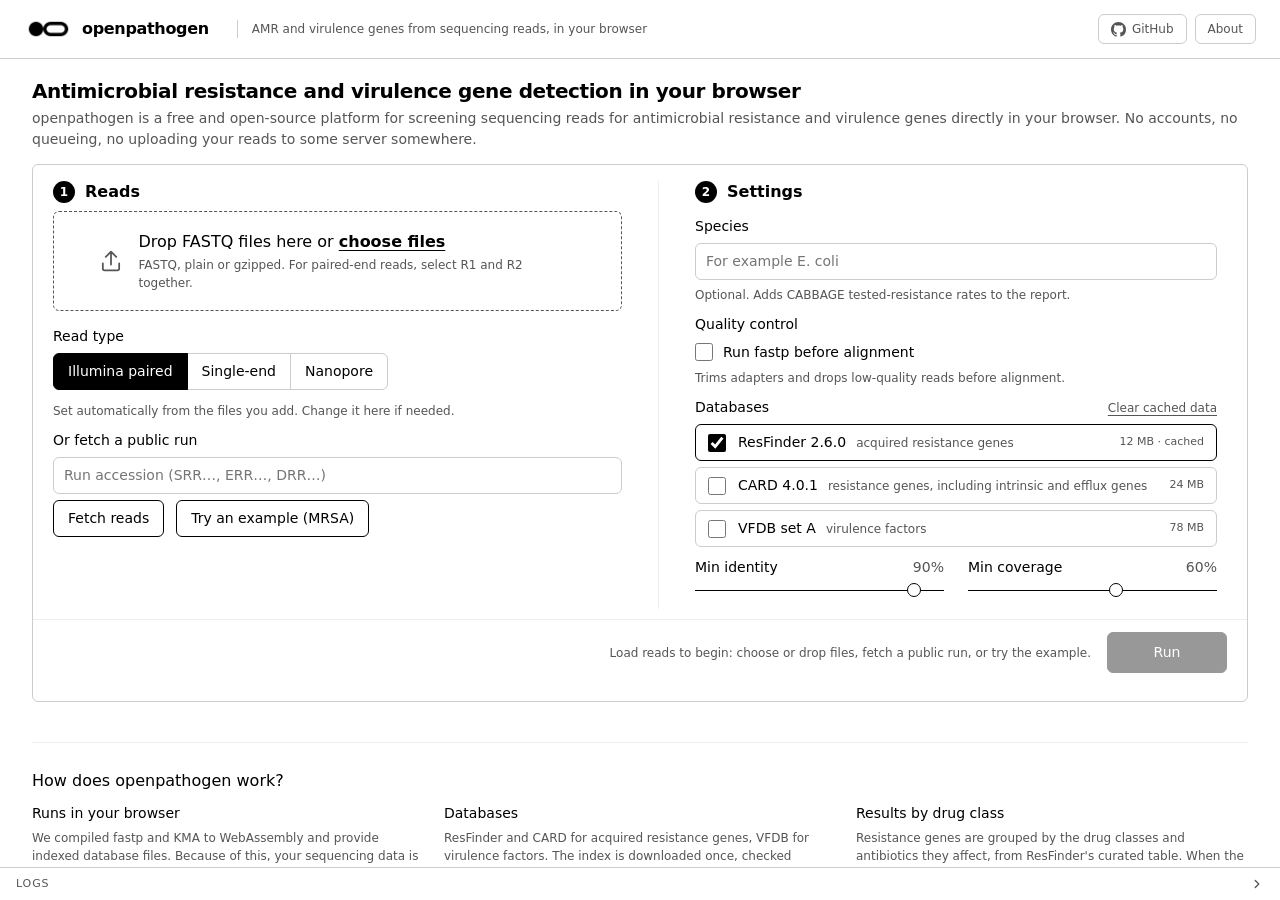
==== commit 1f89e72f: "Update index.html" ====
--- a/index.html
+++ b/index.html
@@ -128,7 +128,7 @@
 
     <div class="hero">
       <h1 class="hero-title">Antimicrobial resistance and virulence gene detection in your browser</h1>
-      <p class="lede">openpathogen is a free and open-source platform for screening sequencing reads for antimicrobial resistance and virulence genes directly in your browser.</p>
+      <p class="lede">openpathogen is a free and open-source platform for screening sequencing reads for antimicrobial resistance and virulence genes directly in your browser. No accounts, no queueing, no uploading your reads to some server somewhere.</p>
     </div>
 
     <section class="card" id="run" aria-label="Run an analysis">
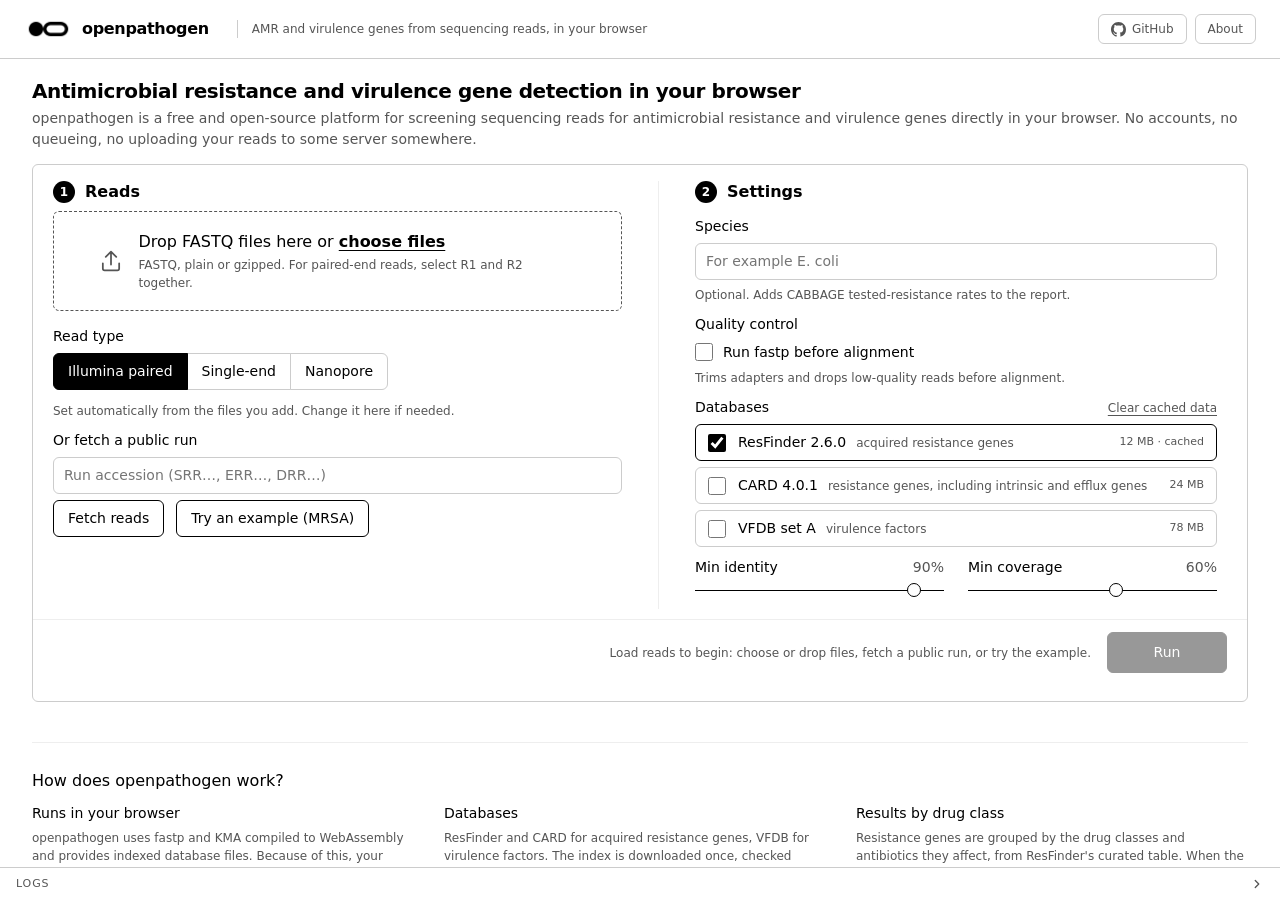
==== commit 780e0213: "Update index.html" ====
--- a/index.html
+++ b/index.html
@@ -331,7 +331,7 @@
       <div class="info-grid">
         <div>
           <h3>Runs in your browser</h3>
-          <p>We compiled fastp and KMA to WebAssembly and provide indexed database files. Because of this, your sequencing data is processed entirely locally, within your browser by using your own computer (which means there's no big, bulky servers anywhere!). No need to worry about accounts, queing, or data compliance. Once you load the website and fetch the databases, you can even plug it off the internet and it'll still work, even on a smartphone.</p>
+          <p>openpathogen uses fastp and KMA compiled to WebAssembly and provides indexed database files. Because of this, your sequencing data is processed entirely client-side (in your own computer - which means there's no big, bulky servers anywhere!). No need to worry about accounts, queueing, or data compliance. Once you load the website and fetch the databases, you can even plug it off the internet and it'll still work, even on a smartphone ;).</p>
         </div>
         <div>
           <h3>Databases</h3>
@@ -345,7 +345,7 @@
       <h2 id="faq-title">Frequently asked questions</h2>
       <dl class="faq" aria-labelledby="faq-title">
         <dt>Is my sequencing data uploaded anywhere?</dt>
-        <dd>No. FASTQ files are read into browser memory, processed by WebAssembly and discarded when you close the tab. The only downloads are the app, the databases and, if you ask for one, a public run from ENA. The <a class="no-arrow" href="about.html#privacy">privacy section</a> lists every request.</dd>
+        <dd>No. FASTQ files are read into browser memory, processed by WebAssembly and discarded when you close the tab. The only downloads are the app, the databases and, if you ask for one, a public run from ENA. You can read more about it in the <a class="no-arrow" href="about.html#privacy">privacy section</a>.</dd>
         <dt>Which inputs are supported?</dt>
         <dd>Illumina paired-end, single-end and Oxford Nanopore reads in FASTQ, plain or gzipped. You can also fetch any public run by its SRA or ENA accession. Files up to 1 GB each are handled in memory.</dd>
         <dt>What do the results contain?</dt>
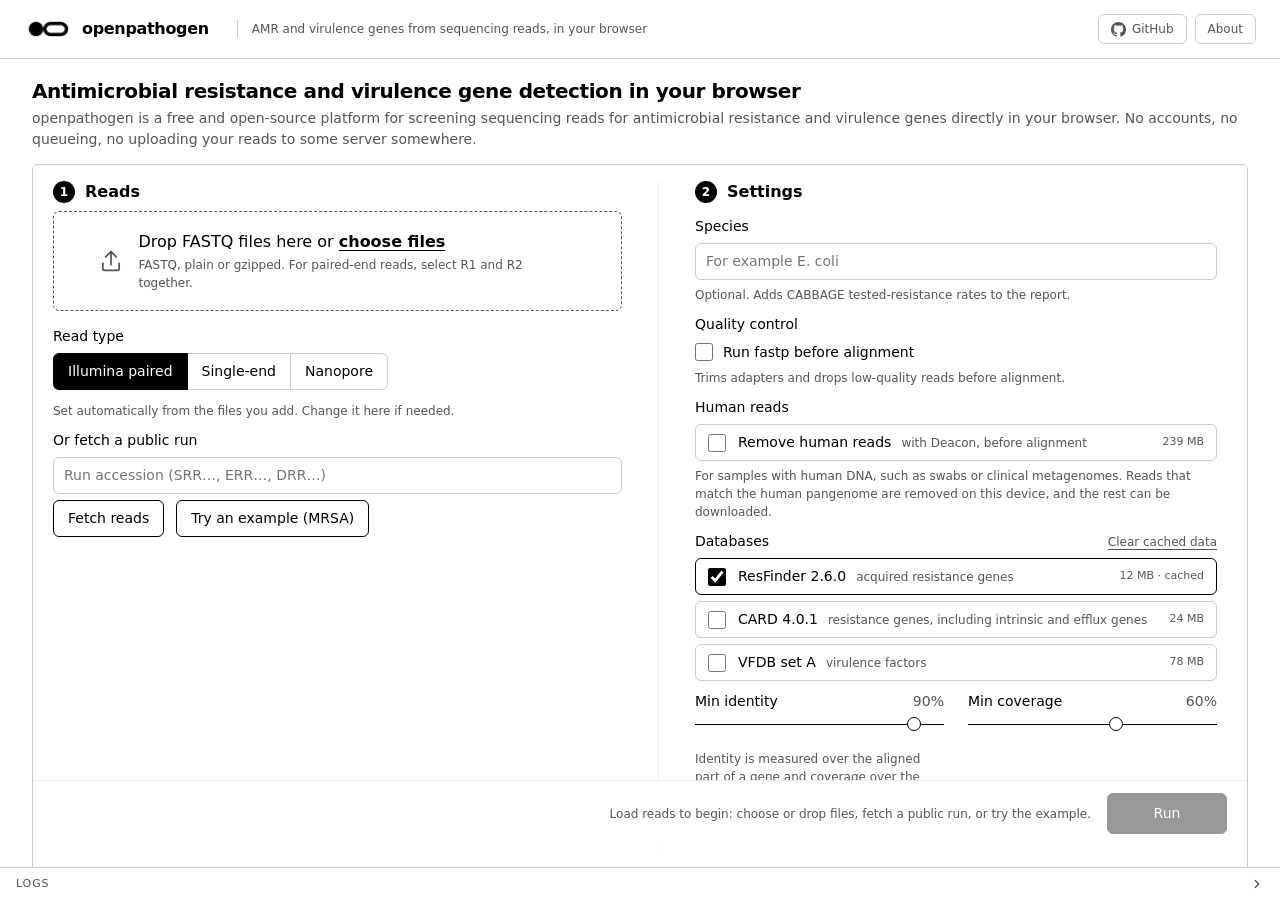
==== commit 906a449b: "Apply thresholds in the browser, ResFinder's KMA settings, partial genes, CSP and an offline worker " ====
--- a/index.html
+++ b/index.html
@@ -3,11 +3,10 @@
 <head>
   <meta charset="UTF-8">
   <meta name="viewport" content="width=device-width, initial-scale=1.0">
-  <!-- Cross-origin isolation (COOP/COEP) so SharedArrayBuffer is available for
-       KMA's threads + Memory64. The production host sends the headers itself
-       (dist/_headers); on any other static host this service worker injects
-       them and reloads the page once on first visit. Must run first. -->
-  <script src="coi-serviceworker.min.js"></script>
+  <!-- Cross-origin isolation (COOP/COEP), which KMA's threads need, comes
+       from the host's response headers (_headers). On any other static host
+       sw.js adds them and the page reloads once; the same worker keeps the
+       app and its engines for offline use. app.js registers it. -->
   <title>openpathogen: in-browser AMR and virulence gene detection</title>
   <meta name="description" content="Detect antimicrobial resistance and virulence genes in FASTQ reads, entirely in your browser. Free and open source, no installation, no data upload.">
   <meta name="robots" content="index, follow, max-image-preview:large">
@@ -30,7 +29,7 @@
   <meta name="twitter:image:alt" content="openpathogen: browser-based AMR and virulence gene detection. Reads never leave your machine.">
   <link rel="icon" type="image/png" href="favicon.png">
   <link rel="apple-touch-icon" href="favicon.png">
-  <link rel="stylesheet" href="css/style.css?v=73">
+  <link rel="stylesheet" href="css/style.css?v=74">
   <script type="application/ld+json">
   {
     "@context": "https://schema.org",
@@ -48,6 +47,7 @@
     "description": "Open-source web application that detects antimicrobial resistance and virulence genes in sequencing reads in the browser, with no installation and no data upload, and reports them by drug class with tested-resistance rates from the CABBAGE genotype-phenotype database.",
     "featureList": [
       "fastp quality control and adapter trimming",
+      "Human read removal with Deacon, on the device",
       "KMA read alignment compiled to WebAssembly",
       "AMR gene detection with ResFinder and CARD",
       "Virulence gene detection with VFDB",
@@ -55,19 +55,21 @@
       "CABBAGE tested-resistance rates for detected genes",
       "Per-gene coverage, consensus, alignment and variant viewer",
       "Public runs fetched by ENA/SRA accession",
+      "Results in the PHA4GE hAMRonization format",
       "Downloadable ZIP with the full KMA output"
     ],
     "image": "https://openpathogen.org/og.png",
     "screenshot": "https://openpathogen.org/og.png",
     "datePublished": "2026-08-25",
-    "dateModified": "2026-09-19",
+    "dateModified": "2026-09-26",
     "inLanguage": "en",
     "license": "https://github.com/amulyabaral/openpathogen/blob/main/LICENSE",
     "softwareHelp": { "@type": "CreativeWork", "url": "https://openpathogen.org/about.html" },
-    "keywords": "AMR detection, antimicrobial resistance genes, virulence genes, FASTQ, KMA, fastp, WebAssembly, bioinformatics, ResFinder, CARD, VFDB, CABBAGE, antibiotic resistance, pathogen profiling, genotype to phenotype",
+    "keywords": "AMR detection, antimicrobial resistance genes, virulence genes, FASTQ, KMA, fastp, Deacon, human read removal, host depletion, hAMRonization, WebAssembly, bioinformatics, ResFinder, CARD, VFDB, CABBAGE, antibiotic resistance, pathogen profiling, genotype to phenotype",
     "citation": [
       "Clausen PTLC, Aarestrup FM, Lund O. Rapid and precise alignment of raw reads against redundant databases with KMA. BMC Bioinformatics. 2018;19:307. https://doi.org/10.1186/s12859-018-2336-6",
       "Chen S, Zhou Y, Chen Y, Gu J. fastp: an ultra-fast all-in-one FASTQ preprocessor. Bioinformatics. 2018;34(17):i884-i890. https://doi.org/10.1093/bioinformatics/bty560",
+      "Constantinides B, Lees J, Crook DW. Deacon: fast sequence filtering and contaminant depletion. bioRxiv. 2025. https://doi.org/10.1101/2025.06.09.658732",
       "Dickens E, et al. A comprehensive AMR genotype-phenotype database (CABBAGE). Nucleic Acids Research. 2026. https://doi.org/10.1093/nar/gkag780"
     ],
     "sameAs": ["https://github.com/amulyabaral/openpathogen", "https://zenodo.org/records/22102687"]
@@ -91,12 +93,17 @@
       {
         "@type": "Question",
         "name": "What do the results contain?",
-        "acceptedAnswer": { "@type": "Answer", "text": "A report that groups the resistance genes by drug class and names the antibiotics they affect, lists the classes with no acquired gene, and summarises virulence factors. You can print it or save it as a PDF. Behind it: a gene table per database, a viewer per gene with coverage plot, consensus sequence, alignment and variants, the fastp reports, and a ZIP with the full KMA output." }
+        "acceptedAnswer": { "@type": "Answer", "text": "A report that groups the resistance genes by drug class and names the antibiotics they affect, lists the classes with no acquired gene, and summarises virulence factors. You can print it or save it as a PDF. Behind it: a gene table per database, a viewer per gene with coverage plot, consensus sequence, alignment and variants, the fastp reports, a ZIP with the full KMA output, and every gene hit in the PHA4GE hAMRonization format, which combines with the results of other AMR tools." }
+      },
+      {
+        "@type": "Question",
+        "name": "Can openpathogen remove human reads?",
+        "acceptedAnswer": { "@type": "Answer", "text": "Yes. Tick Remove human reads and Deacon removes reads that match the human pangenome before the databases run, on your device. Its 239 MB index downloads once. The report says how many reads were removed, and the remaining reads can be downloaded. Deacon removes most human reads but not every one, so check the rules that apply before sharing them." }
       },
       {
         "@type": "Question",
         "name": "How do I cite openpathogen?",
-        "acceptedAnswer": { "@type": "Answer", "text": "A short communication is in preparation. Until then, cite KMA (doi:10.1186/s12859-018-2336-6), fastp (doi:10.1093/bioinformatics/bty560) and CABBAGE (doi:10.1093/nar/gkag780), and the databases you used." }
+        "acceptedAnswer": { "@type": "Answer", "text": "A short communication is in preparation. Until then, cite KMA (doi:10.1186/s12859-018-2336-6), fastp (doi:10.1093/bioinformatics/bty560) and CABBAGE (doi:10.1093/nar/gkag780), Deacon (doi:10.1101/2025.06.09.658732) if you removed human reads, and the databases you used." }
       }
     ]
   }
@@ -267,6 +274,21 @@
             </div>
             <p class="opt-note" id="fastp-ont-note" hidden>Nanopore reads: fastp is made for Illumina data, so it only reports statistics here. Reads are not trimmed or filtered, and the databases see every read.</p>
           </div>
+        </div>
+      </div>
+
+      <div class="row row-top">
+        <span class="label" id="host-label">Human reads</span>
+        <div class="opt-group db-group">
+          <div class="db-list" role="group" aria-labelledby="host-label">
+            <label class="db-check" id="host-check">
+              <input type="checkbox" id="opt-host">
+              <span class="db-text"><span class="db-name">Remove human reads</span><span class="db-desc">with Deacon, before alignment</span></span>
+              <span class="db-size">239 MB</span>
+              <span class="db-prog" aria-hidden="true"><i></i></span>
+            </label>
+          </div>
+          <p class="opt-note">For samples with human DNA, such as swabs or clinical metagenomes. Reads that match the human pangenome are removed on this device, and the rest can be downloaded.</p>
         </div>
       </div>
 
@@ -299,14 +321,18 @@
 
       <div id="kma-options">
       <div class="row slider-row">
-        <label class="label" for="slider-id">Min identity</label>
+        <label class="label" for="slider-id" title="Identical bases over the aligned part of the gene">Min identity</label>
         <input type="range" id="slider-id" min="0" max="100" step="1" value="90">
         <span class="slider-val"><span id="slider-id-val">90</span>%</span>
       </div>
       <div class="row slider-row">
-        <label class="label" for="slider-cov">Min coverage</label>
+        <label class="label" for="slider-cov" title="Aligned part of the gene over its full length">Min coverage</label>
         <input type="range" id="slider-cov" min="0" max="100" step="1" value="60">
         <span class="slider-val"><span id="slider-cov-val">60</span>%</span>
+      </div>
+      <div class="row">
+        <span class="label"></span>
+        <p class="opt-note">Identity is measured over the aligned part of a gene and coverage over the gene's full length. A hit that reaches the identity threshold but not the coverage threshold is listed as a partial gene.</p>
       </div>
       </div><!-- /kma-options -->
 
@@ -349,9 +375,11 @@
         <dt>Which inputs are supported?</dt>
         <dd>Illumina paired-end, single-end and Oxford Nanopore reads in FASTQ, plain or gzipped. You can also fetch any public run by its SRA or ENA accession. Files up to 1 GB each are handled in memory.</dd>
         <dt>What do the results contain?</dt>
-        <dd>Resistance genes by drug class and names of the antibiotics they affect, a list of the classes with no acquired gene, and a summary of the virulence factors. You can print it or save it as a PDF. Ofcourse, you can also view the full results in the browser, including a gene table per database, a viewer per gene with coverage plot, consensus sequence, alignment and variants, the fastp reports, and a ZIP with the full KMA output.</dd>
+        <dd>Resistance genes by drug class and names of the antibiotics they affect, a list of the classes with no acquired gene, and a summary of the virulence factors. You can print it or save it as a PDF. Ofcourse, you can also view the full results in the browser, including a gene table per database, a viewer per gene with coverage plot, consensus sequence, alignment and variants, the fastp reports, and a ZIP with the full KMA output. Every gene hit also downloads in the <a href="https://github.com/pha4ge/hAMRonization" target="_blank" rel="noopener">PHA4GE hAMRonization</a> format, which combines with the results of other AMR tools.</dd>
+        <dt>Can openpathogen remove human reads?</dt>
+        <dd>Yes. Tick <b>Remove human reads</b> and <a href="https://github.com/bede/deacon" target="_blank" rel="noopener">Deacon</a> removes reads that match the human pangenome before the databases run, on your device. Its 239 MB index downloads once. The report says how many reads were removed, and the remaining reads can be downloaded. Deacon removes most human reads but not every one, so check the rules that apply before sharing them.</dd>
         <dt>How do I cite openpathogen?</dt>
-        <dd>A short communication is in preparation. Until then, cite <a href="https://doi.org/10.1186/s12859-018-2336-6" target="_blank" rel="noopener">KMA</a>, <a href="https://doi.org/10.1093/bioinformatics/bty560" target="_blank" rel="noopener">fastp</a> and <a href="https://doi.org/10.1093/nar/gkag780" target="_blank" rel="noopener">CABBAGE</a>, and the databases you used.</dd>
+        <dd>A short communication is in preparation. Until then, cite <a href="https://doi.org/10.1186/s12859-018-2336-6" target="_blank" rel="noopener">KMA</a>, <a href="https://doi.org/10.1093/bioinformatics/bty560" target="_blank" rel="noopener">fastp</a> and <a href="https://doi.org/10.1093/nar/gkag780" target="_blank" rel="noopener">CABBAGE</a>, <a href="https://doi.org/10.1101/2025.06.09.658732" target="_blank" rel="noopener">Deacon</a> if you removed human reads, and the databases you used.</dd>
       </dl>
       <footer class="site-footer">
         <a class="no-arrow" href="about.html">About and documentation</a>
@@ -367,7 +395,8 @@
         <button class="btn" id="btn-back" type="button">← Back to inputs</button>
         <div class="results-actions">
           <button class="btn btn-primary" id="btn-print" type="button">Print / save PDF</button>
-          <button class="btn" id="btn-zip" type="button" title="The KMA output files per database, the fastp reports, the CABBAGE rates as CSV and the run log.">Raw output (ZIP)</button>
+          <button class="btn" id="btn-hamr" type="button" title="Every gene hit in the PHA4GE hAMRonization format (TSV), which combines with other AMR tools' results, for example with hamronize summarize."><span class="seg-long">hAMRonization (TSV)</span><span class="seg-short">hAMRonization</span></button>
+          <button class="btn" id="btn-zip" type="button" title="The KMA output files per database, the hAMRonization report (TSV and JSON), the fastp and Deacon reports, the CABBAGE rates as CSV and the run log.">Raw output (ZIP)</button>
         </div>
       </div>
       <section id="results" class="results-block" aria-label="Results"></section>
@@ -387,7 +416,7 @@
 </div>
 
 <script src="js/vendor/fflate.min.js"></script>
-  <script type="module" src="js/app.js?v=65"></script>
+  <script type="module" src="js/app.js?v=66"></script>
 
 </body>
 </html>
--- a/css/style.css
+++ b/css/style.css
@@ -478,6 +478,7 @@
   .ev .res-table col:nth-child(5){width:72px!important}
   .results-actions{width:100%}
   .results-actions .btn{flex:1 1 0;justify-content:center}
+  .results-actions .btn-primary{flex-basis:100%}
   .fp-field input[type=text]{min-width:0;width:100%}
   .gv-overlay{padding:16px 8px}
   .gv-stats{gap:8px 14px}
@@ -506,3 +507,17 @@
   a::after{content:none!important}
   a{text-decoration:none}
 }
+
+/* Partial genes, the alignment check, intrinsic genes and the breakpoint choice (report.js, app.js gene tables, gene-view.js) */
+.rep-tag-muted{color:var(--muted)}
+.rep-tag-warn{border-color:#c9a227;color:#8a6d00}
+.rep-warn{color:#8a6d00;font-style:normal}
+.rep-partials{display:flex;flex-direction:column;gap:6px}
+.rep-partial{display:flex;flex-wrap:wrap;align-items:baseline;gap:4px 8px}
+.rep-standard{font-size:var(--fs-sm);padding:2px 6px}
+.res-table td[data-k="gene"]{white-space:normal;overflow:visible;text-overflow:clip}
+.res-table td .rep-tag{margin-left:6px;vertical-align:middle}
+.res-table tr.row-partial td{color:var(--muted)}
+.gv-check{padding:8px 18px;font-size:var(--fs-sm);color:var(--muted);border-bottom:1px solid var(--rule)}
+.gv-check-warn{color:#8a6d00}
+@media print{.rep-standard{display:none}}
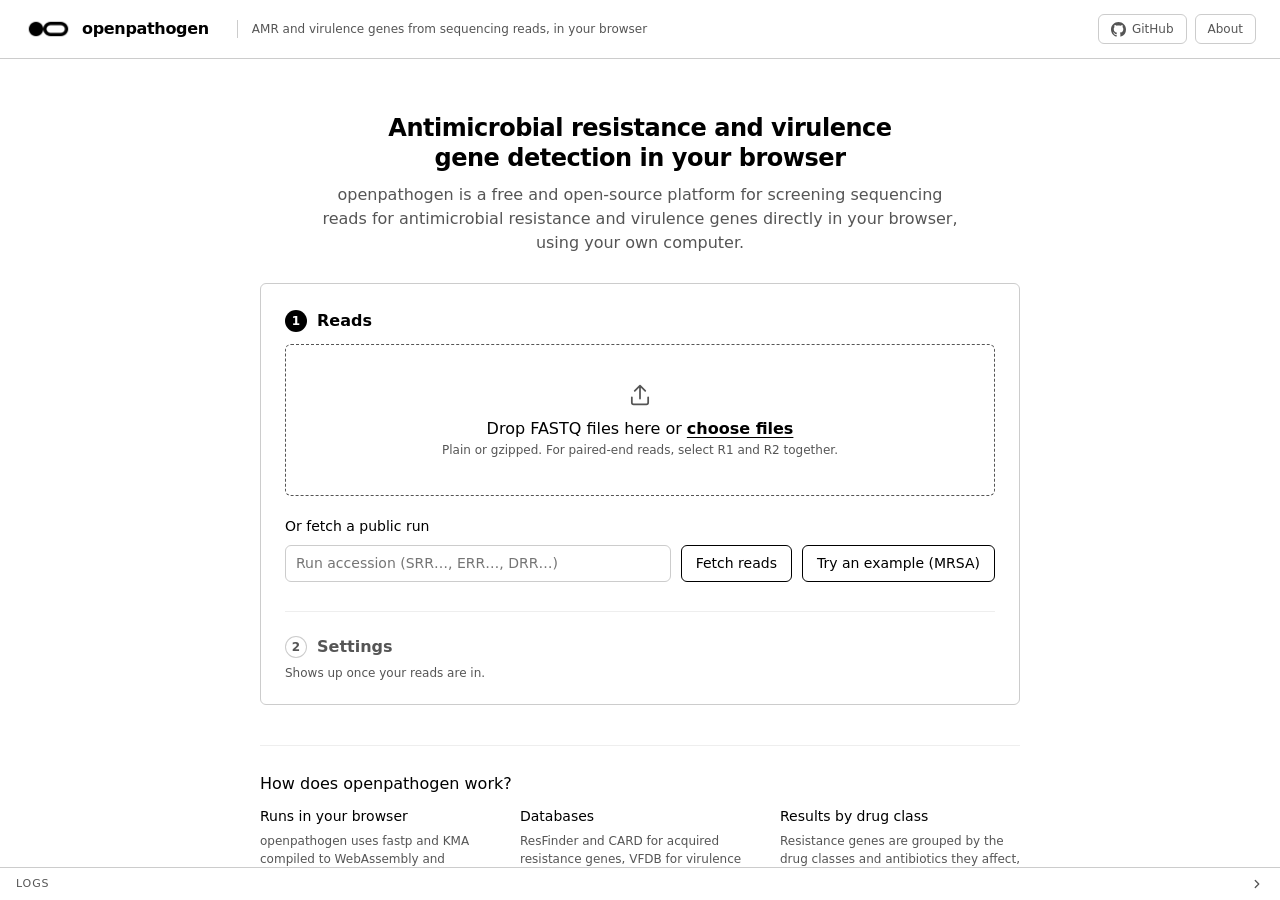
==== commit 34aa0f2b: "Make the run form one centred card: reads first, then settings The input page was two columns side b" ====
--- a/index.html
+++ b/index.html
@@ -29,7 +29,7 @@
   <meta name="twitter:image:alt" content="openpathogen: browser-based AMR and virulence gene detection. Reads never leave your machine.">
   <link rel="icon" type="image/png" href="favicon.png">
   <link rel="apple-touch-icon" href="favicon.png">
-  <link rel="stylesheet" href="css/style.css?v=74">
+  <link rel="stylesheet" href="css/style.css?v=76">
   <script type="application/ld+json">
   {
     "@context": "https://schema.org",
@@ -135,13 +135,12 @@
 
     <div class="hero">
       <h1 class="hero-title">Antimicrobial resistance and virulence gene detection in your browser</h1>
-      <p class="lede">openpathogen is a free and open-source platform for screening sequencing reads for antimicrobial resistance and virulence genes directly in your browser. No accounts, no queueing, no uploading your reads to some server somewhere.</p>
+      <p class="lede">openpathogen is a free and open-source platform for screening sequencing reads for antimicrobial resistance and virulence genes directly in your browser, using your own computer.</p>
     </div>
 
     <section class="card" id="run" aria-label="Run an analysis">
       <div class="card-body">
-      <div class="form-cols">
-      <div class="form-col">
+      <div class="stage" id="stage-reads">
 
       <h2 class="form-step"><span class="form-step-n">1</span>Reads</h2>
 
@@ -150,7 +149,7 @@
           <svg class="dz-icon" viewBox="0 0 24 24" aria-hidden="true"><path d="M12 15V4m0 0L7.5 8.5M12 4l4.5 4.5M5 14v4.5A1.5 1.5 0 006.5 20h11a1.5 1.5 0 001.5-1.5V14" fill="none" stroke="currentColor" stroke-width="1.5" stroke-linecap="round" stroke-linejoin="round"/></svg>
           <div class="dz-text">
             <p class="dz-title">Drop FASTQ files here or <button class="dz-pick" type="button" data-pick>choose files</button></p>
-            <p class="opt-note">FASTQ, plain or gzipped. For paired-end reads, select R1 and R2 together.</p>
+            <p class="opt-note">Plain or gzipped. For paired-end reads, select R1 and R2 together.</p>
           </div>
         </div>
         <ul class="file-list" id="file-list" hidden>
@@ -170,12 +169,13 @@
         <div class="file-actions" id="file-actions" hidden>
           <button class="link-btn" type="button" id="btn-swap">Swap R1 and R2</button>
           <button class="link-btn" type="button" data-pick>Choose other files</button>
+          <button class="link-btn" type="button" id="btn-clear-reads" title="Remove these reads and start again">Clear</button>
         </div>
         <input type="file" hidden multiple id="file-input" accept=".fastq,.fq,.gz,application/gzip,application/x-gzip">
       </div>
       <p class="opt-note upload-note" id="upload-note" role="status" hidden></p>
 
-      <div class="row row-top">
+      <div class="row row-top" id="read-type-row" hidden>
         <span class="label" id="read-type-label">Read type</span>
         <div class="opt-group">
           <div class="seg" id="read-type" role="group" aria-labelledby="read-type-label">
@@ -183,11 +183,11 @@
             <button class="seg-btn" type="button" data-type="single" aria-pressed="false">Single-end</button>
             <button class="seg-btn" type="button" data-type="nanopore" aria-pressed="false">Nanopore</button>
           </div>
-          <p class="opt-note" id="read-type-note">Set automatically from the files you add. Change it here if needed.</p>
-        </div>
-      </div>
-
-      <div class="row fetch-row">
+          <p class="opt-note" id="read-type-note">Set from your files. Change it if needed.</p>
+        </div>
+      </div>
+
+      <div class="row fetch-row" id="fetch-row">
         <label class="label" for="run-accession">Or fetch a public run</label>
         <input type="text" id="run-accession" placeholder="Run accession (SRR…, ERR…, DRR…)" spellcheck="false" autocomplete="off" enterkeyhint="go">
         <button class="btn" id="btn-fetch-run" type="button" title="Fetch sequencing reads from a public run. ENA is queried for organism, platform and layout, and the read type is set automatically. Files are limited to 1 GB each.">Fetch reads</button>
@@ -197,20 +197,22 @@
       <div class="fetch-meta" id="run-meta" hidden></div>
 
       </div>
-      <div class="form-col form-col-settings" id="settings-col">
+      <div class="stage stage-locked" id="settings-col">
 
       <h2 class="form-step"><span class="form-step-n">2</span>Settings</h2>
-
+      <p class="opt-note" id="settings-note">Shows up once your reads are in.</p>
+
+      <div id="settings-body" hidden>
       <div class="row row-top">
         <label class="label" for="species">Species</label>
         <div class="opt-group species-group">
           <input type="text" id="species" list="species-list" autocomplete="off" spellcheck="false" placeholder="For example E. coli">
           <datalist id="species-list"></datalist>
-          <p class="opt-note">Optional. Adds CABBAGE tested-resistance rates to the report.</p>
-        </div>
-      </div>
-
-      <div class="row row-top">
+          <p class="opt-note">Optional. Adds CABBAGE resistance rates and PointFinder mutations.</p>
+        </div>
+      </div>
+
+      <div class="row row-top" id="qc-row">
         <span class="label">Quality control</span>
         <div class="opt-group">
           <div class="fastp-head">
@@ -222,18 +224,18 @@
               fastp settings <svg class="chev fastp-caret" viewBox="0 0 16 16" aria-hidden="true"><path d="M4 6l4 4 4-4" fill="none" stroke="currentColor" stroke-width="1.5" stroke-linecap="round" stroke-linejoin="round"/></svg>
             </button>
           </div>
-          <p class="opt-note">Trims adapters and drops low-quality reads before alignment.</p>
+          <p class="opt-note">Trims adapters and drops low-quality reads.</p>
 
           <div id="fastp-config" hidden>
             <div class="fastp-panel" id="fastp-panel">
-              <p class="opt-note"><b>Defaults:</b> adapter trimming with auto-detection · quality filtering (min Phred 15, max 40% low-quality bases, max 5 Ns) · length filtering (min 15 bp) · poly-G trimming automatic · base correction off. These are fastp's defaults. Turn a group off to skip that step.</p>
+              <p class="opt-note">These are fastp's defaults. Untick a group to skip that step.</p>
 
               <div class="fp-group">
                 <label class="check-row fp-group-head"><input type="checkbox" id="fp-trim" checked><span>Adapter trimming</span></label>
                 <div class="fp-fields" id="fp-adapter-fields">
                   <label class="fp-field">Adapter R1<input type="text" id="fp-adapter-r1" spellcheck="false" autocomplete="off" maxlength="100" placeholder="auto · AGATCGGAAGAGCACACGTCTGAACTCCAGTCA"></label>
                   <label class="fp-field" id="fp-field-adapter-r2">Adapter R2<input type="text" id="fp-adapter-r2" spellcheck="false" autocomplete="off" maxlength="100" placeholder="auto · AGATCGGAAGAGCGTCGTGTAGGGAAAGAGTGT"></label>
-                  <p class="opt-note">Leave blank for auto-detection (paired runs) or the Illumina TruSeq default shown (single-end). Enter 5 to 100 IUPAC bases, for example a Nextera or custom adapter, to use your own sequence.</p>
+                  <p class="opt-note">Leave blank for auto-detection, or enter your own (5 to 100 bases).</p>
                 </div>
               </div>
 
@@ -243,7 +245,7 @@
                   <label class="fp-field">Min base quality (Phred)<input type="number" id="fp-phred" min="1" max="40" value="15"></label>
                   <label class="fp-field">Max low-quality bases %<input type="number" id="fp-unqual-pct" min="0" max="100" value="40"></label>
                   <label class="fp-field">Max N bases<input type="number" id="fp-nlimit" min="0" max="50" value="5"></label>
-                  <p class="opt-note">A read is dropped if more than the given % of bases fall below the Phred score, or it has more than the N limit.</p>
+                  <p class="opt-note">Reads over either limit are dropped.</p>
                 </div>
               </div>
 
@@ -270,9 +272,9 @@
                 </div>
               </div>
 
-              <p class="opt-note">fastp processes the whole sample, and the databases are run on the trimmed reads. The exact fastp command is printed in the Logs and stored in both reports.</p>
+              <p class="opt-note">The databases run on the trimmed reads.</p>
             </div>
-            <p class="opt-note" id="fastp-ont-note" hidden>Nanopore reads: fastp is made for Illumina data, so it only reports statistics here. Reads are not trimmed or filtered, and the databases see every read.</p>
+            <p class="opt-note" id="fastp-ont-note" hidden>Nanopore: fastp only reports statistics here. No reads are trimmed or dropped.</p>
           </div>
         </div>
       </div>
@@ -288,7 +290,7 @@
               <span class="db-prog" aria-hidden="true"><i></i></span>
             </label>
           </div>
-          <p class="opt-note">For samples with human DNA, such as swabs or clinical metagenomes. Reads that match the human pangenome are removed on this device, and the rest can be downloaded.</p>
+          <p class="opt-note">For samples with human DNA, such as swabs.</p>
         </div>
       </div>
 
@@ -314,6 +316,12 @@
               <span class="db-size">78 MB</span>
               <span class="db-prog" aria-hidden="true"><i></i></span>
             </label>
+            <label class="db-check" data-db="pointfinder">
+              <input type="checkbox" value="pointfinder" checked>
+              <span class="db-text"><span class="db-name">PointFinder 4.1.1</span><span class="db-desc">resistance mutations of the species</span></span>
+              <span class="db-size">needs the species</span>
+              <span class="db-prog" aria-hidden="true"><i></i></span>
+            </label>
           </div>
           <button class="clear-cache-btn" id="btn-clear-cache" type="button" title="Delete everything openpathogen has stored in this browser (IndexedDB): database indexes, CABBAGE snapshots, and the example or any fetched public runs. Your own uploaded files are never stored, so there is nothing of those to clear.">Clear cached data</button>
         </div>
@@ -327,19 +335,19 @@
       </div>
       <div class="row slider-row">
         <label class="label" for="slider-cov" title="Aligned part of the gene over its full length">Min coverage</label>
-        <input type="range" id="slider-cov" min="0" max="100" step="1" value="60">
-        <span class="slider-val"><span id="slider-cov-val">60</span>%</span>
+        <input type="range" id="slider-cov" min="0" max="100" step="1" value="90">
+        <span class="slider-val"><span id="slider-cov-val">90</span>%</span>
       </div>
       <div class="row">
         <span class="label"></span>
-        <p class="opt-note">Identity is measured over the aligned part of a gene and coverage over the gene's full length. A hit that reaches the identity threshold but not the coverage threshold is listed as a partial gene.</p>
+        <p class="opt-note">A hit with enough identity but too little coverage is listed as a partial gene.</p>
       </div>
       </div><!-- /kma-options -->
-
-      </div>
-      </div><!-- /form-cols -->
-
-      <div class="run-row">
+      </div><!-- /settings-body -->
+
+      </div>
+
+      <div class="run-row" id="run-row" hidden>
         <p class="opt-note" id="run-hint" hidden></p>
         <button class="btn btn-primary" id="btn-run" type="button" disabled>Run</button>
       </div>
@@ -361,7 +369,7 @@
         </div>
         <div>
           <h3>Databases</h3>
-          <p>ResFinder and CARD for acquired resistance genes, VFDB for virulence factors. The index is downloaded once, checked against a pinned SHA-256 hash and cached in the browser.</p>
+          <p>ResFinder and CARD for acquired resistance genes, VFDB for virulence factors, and PointFinder for the known resistance mutations of your species (E. coli, K. pneumoniae, S. aureus, Salmonella and six more). Each index is downloaded once, checked against a pinned SHA-256 hash and cached in the browser.</p>
         </div>
         <div>
           <h3>Results by drug class</h3>
@@ -375,7 +383,7 @@
         <dt>Which inputs are supported?</dt>
         <dd>Illumina paired-end, single-end and Oxford Nanopore reads in FASTQ, plain or gzipped. You can also fetch any public run by its SRA or ENA accession. Files up to 1 GB each are handled in memory.</dd>
         <dt>What do the results contain?</dt>
-        <dd>Resistance genes by drug class and names of the antibiotics they affect, a list of the classes with no acquired gene, and a summary of the virulence factors. You can print it or save it as a PDF. Ofcourse, you can also view the full results in the browser, including a gene table per database, a viewer per gene with coverage plot, consensus sequence, alignment and variants, the fastp reports, and a ZIP with the full KMA output. Every gene hit also downloads in the <a href="https://github.com/pha4ge/hAMRonization" target="_blank" rel="noopener">PHA4GE hAMRonization</a> format, which combines with the results of other AMR tools.</dd>
+        <dd>Resistance genes by drug class and names of the antibiotics they affect, the resistance mutations found in the chromosome (when PointFinder covers your species), a list of the classes with no acquired gene, and a summary of the virulence factors. You can print it or save it as a PDF. Ofcourse, you can also view the full results in the browser, including a gene table per database, a viewer per gene with coverage plot, consensus sequence, alignment and variants, the fastp reports, and a ZIP with the full KMA output. Every gene hit also downloads in the <a href="https://github.com/pha4ge/hAMRonization" target="_blank" rel="noopener">PHA4GE hAMRonization</a> format, which combines with the results of other AMR tools.</dd>
         <dt>Can openpathogen remove human reads?</dt>
         <dd>Yes. Tick <b>Remove human reads</b> and <a href="https://github.com/bede/deacon" target="_blank" rel="noopener">Deacon</a> removes reads that match the human pangenome before the databases run, on your device. Its 239 MB index downloads once. The report says how many reads were removed, and the remaining reads can be downloaded. Deacon removes most human reads but not every one, so check the rules that apply before sharing them.</dd>
         <dt>How do I cite openpathogen?</dt>
@@ -416,7 +424,7 @@
 </div>
 
 <script src="js/vendor/fflate.min.js"></script>
-  <script type="module" src="js/app.js?v=66"></script>
+  <script type="module" src="js/app.js?v=68"></script>
 
 </body>
 </html>
--- a/css/style.css
+++ b/css/style.css
@@ -65,15 +65,21 @@
 .workspace{display:flex;width:200%;flex:1;min-height:0;transition:transform .45s cubic-bezier(.4,0,.2,1)}
 .workspace.show-results{transform:translateX(-50%)}
 .pane{width:50%;height:100%;overflow-y:auto;padding:32px}
+/* The input page is one centred column: hero, the run card, then the notes.
+   Its bottom space sits on the last block instead of the pane, so the sticky
+   Run row reaches the pane's edge (sticky stops short of a scroller's padding). */
+.pane-config{padding-top:clamp(32px,6vh,64px);padding-bottom:0}
+.pane-config > *{max-width:760px;margin-inline:auto}
 .main-col > .terminal-card{flex-shrink:0;margin:0;border-left:none;border-right:none;border-bottom:none;border-top:1px solid var(--border);border-radius:0}
 .results-toolbar{display:flex;align-items:center;justify-content:space-between;flex-wrap:wrap;gap:10px;margin-bottom:14px}
 .results-actions{display:flex;flex-wrap:wrap;gap:8px}
-.hero{margin-bottom:24px}
-.hero-title{font-size:var(--fs-xl);font-weight:600;letter-spacing:-0.02em;margin-bottom:10px}
+.hero{margin-bottom:28px;text-align:center}
+.hero-title{font-size:var(--fs-xl);font-weight:600;letter-spacing:-0.02em;margin-bottom:10px;text-wrap:balance}
+.hero .lede{max-width:640px;margin-inline:auto;text-wrap:pretty}
 .lede{font-size:var(--fs-md);color:var(--muted);margin:0}
 
 .card{border:1px solid var(--border);border-radius:var(--r);margin-bottom:16px;background:var(--bg)}
-.card-body{padding:16px 20px}
+.card-body{padding:22px 24px}
 .card-title{padding:12px 22px;border-bottom:1px solid var(--border)}
 
 .row{display:flex;align-items:center;gap:16px;padding:7px 0}
@@ -89,13 +95,22 @@
 .seg-btn.active{background:var(--ink);color:var(--bg);border-color:var(--ink);position:relative;z-index:1;pointer-events:none}
 
 .form-step{display:flex;align-items:center;gap:10px;font-size:var(--fs-md);font-weight:600;margin:4px 0 12px}
-.form-col + .form-col{margin-top:22px;padding-top:20px;border-top:1px solid var(--rule)}
 .form-step-n{display:inline-grid;place-items:center;width:22px;height:22px;border-radius:50%;background:var(--ink);color:var(--bg);font-size:var(--fs-sm);font-weight:600}
+/* One card, two steps: Reads, then Settings once the reads are in
+   (renderSteps in app.js). Until then step 2 is a muted heading and a note. */
+.stage + .stage{margin-top:22px;padding-top:20px;border-top:1px solid var(--rule)}
+.stage-locked .form-step{color:var(--muted);margin-bottom:6px}
+.stage-locked .form-step-n{background:none;color:var(--muted);box-shadow:inset 0 0 0 1px var(--border)}
+.stage-in{animation:stage-in .35s ease}
+@keyframes stage-in{from{opacity:0;transform:translateY(8px)}to{opacity:1;transform:none}}
+@media (prefers-reduced-motion:reduce){.stage-in{animation:none}}
+#run{scroll-margin-top:20px}
+#qc-row{scroll-margin:12px 0 84px}
 
 .dropzone{border:1px dashed var(--muted);border-radius:var(--r);margin-bottom:10px;transition:background .15s,border-color .15s}
 .dropzone.has-files{border-style:solid;border-color:var(--border)}
 .dropzone.dragging{border:1px dashed var(--ink);background:var(--rule)}
-.dz-empty{display:flex;flex-direction:column;align-items:center;gap:6px;padding:26px 20px;text-align:center}
+.dz-empty{display:flex;flex-direction:column;align-items:center;gap:8px;padding:36px 20px;text-align:center}
 .dz-icon{width:28px;height:28px;color:var(--muted)}
 .dz-title{font-size:var(--fs-md);font-weight:500;margin:0}
 .dz-pick{padding:0;border:none;font-weight:600;text-decoration:underline;text-underline-offset:3px}
@@ -133,7 +148,7 @@
 .btn-primary{background:var(--ink);color:var(--bg);border-color:var(--ink)}
 .btn-primary:hover:not(:disabled){background:var(--bg);color:var(--ink)}
 
-.run-row{display:flex;align-items:center;justify-content:flex-end;gap:16px;margin:14px -20px 0;padding:14px 20px;border-top:1px solid var(--rule);position:sticky;bottom:0;z-index:2;background:var(--bg)}
+.run-row{display:flex;align-items:center;justify-content:flex-end;gap:16px;margin:16px -24px -8px;padding:14px 24px;border-top:1px solid var(--rule);position:sticky;bottom:0;z-index:2;background:var(--bg)}
 .run-row .btn-primary{min-width:120px;justify-content:center}
 #run-hint{text-align:right}
 .run-row .btn-primary{padding:9px 20px}
@@ -215,10 +230,11 @@
 .gv-cov-meta{font-size:var(--fs-sm);color:var(--muted);margin-bottom:8px;font-variant-numeric:tabular-nums}
 .gv-cov{display:block;width:100%;height:160px}
 .gv-legend{display:flex;gap:16px;align-items:center;font-size:var(--fs-xs);color:var(--muted);margin-top:6px}
-.gv-lg-area,.gv-lg-mean,.gv-lg-var{display:inline-block;width:16px;margin-right:-10px;vertical-align:middle}
+.gv-lg-area,.gv-lg-mean,.gv-lg-var,.gv-lg-miss{display:inline-block;width:16px;margin-right:-10px;vertical-align:middle}
 .gv-lg-area{height:8px;background:rgba(0,0,0,.12);border-top:1px solid #666}
 .gv-lg-mean{height:0;border-top:1px dashed #999}
 .gv-lg-var{height:10px;width:0;border-left:1px solid var(--ink)}
+.gv-lg-miss{height:10px;background:rgba(200,60,40,.12);margin-left:10px}
 
 .gv-seqtools{display:flex;align-items:center;justify-content:space-between;gap:12px;margin-bottom:10px}
 .gv-hint{font-size:var(--fs-sm);color:var(--muted)}
@@ -254,7 +270,7 @@
 .doc-content .defs + p{margin-top:14px}
 
 /* ── Home page: explanatory content below the tool ── */
-.home-info{margin-top:40px;padding-top:28px;border-top:1px solid var(--rule)}
+.home-info{margin-top:40px;padding:28px 0 32px;border-top:1px solid var(--rule)}
 .home-info h2{font-size:var(--fs-md);font-weight:500;margin-bottom:14px}
 .info-grid{display:grid;grid-template-columns:repeat(auto-fit,minmax(220px,1fr));gap:20px;margin-bottom:32px}
 .info-grid h3{font-size:var(--fs-base);font-weight:500;margin-bottom:6px}
@@ -282,6 +298,8 @@
 .db-prog{grid-column:1 / -1;height:3px;margin-top:7px;background:var(--rule);border-radius:2px;overflow:hidden;display:none}
 .db-check.downloading .db-prog{display:block}
 .db-prog > i{display:block;height:100%;width:0;background:var(--ink);transition:width .2s}
+/* PointFinder before a species it covers is given: selected, but idle */
+.db-check.db-waiting .db-name,.db-check.db-waiting .db-desc{color:var(--muted)}
 .clear-cache-btn{align-self:flex-start;font-size:var(--fs-sm);color:var(--muted);border:none;padding:2px 0;margin-top:2px;text-decoration:underline;text-underline-offset:3px}
 .clear-cache-btn:hover{color:var(--ink)}
 .clear-cache-btn:disabled{opacity:.5;cursor:default}
@@ -332,8 +350,9 @@
 .show-more-btn:hover{color:var(--ink)}
 
 /* ── Fetch a public run from ENA ── */
-#run-accession{flex:1 1 160px;min-width:140px;max-width:280px}
-.fetch-row{flex-wrap:wrap}
+#run-accession{flex:1 1 200px;min-width:140px}
+.fetch-row{flex-wrap:wrap;gap:8px 10px;padding-top:10px}
+.fetch-row > .label{flex-basis:100%;width:auto}
 .fetch-meta{margin:10px 2px 0;font-size:var(--fs-sm);color:var(--muted)}
 .fetch-prog{height:3px;margin-top:10px;background:var(--rule);border-radius:2px;overflow:hidden}
 .fetch-prog[hidden]{display:none}
@@ -396,48 +415,13 @@
 .ev-qc .ev-body{padding:16px 20px}
 
 /* ── Responsive ── */
-/* Wide windows: Reads and Settings side by side, labels above their
-   controls, so the whole form and the Run button fit without scrolling. */
-@media (min-width:960px){
-  .pane-config{padding:20px 32px}
-  .hero{margin-bottom:14px}
-  .hero-title{font-size:var(--fs-lg);margin-bottom:4px}
-  .lede{font-size:var(--fs-base)}
-  .form-cols{display:grid;grid-template-columns:minmax(0,1fr) minmax(0,1fr);gap:0 36px}
-  .form-col + .form-col{margin-top:0;padding-top:0;border-top:none;border-left:1px solid var(--rule);padding-left:36px}
-  .form-col .row{flex-wrap:wrap;gap:6px 12px;padding:5px 0}
-  .form-col .row > .label{flex-basis:100%;width:auto;padding-top:0}
-  .form-col .opt-group{flex:1 1 100%;min-width:0}
-  .form-col .db-list,.form-col #species{width:100%}
-  .form-col .db-check{padding:7px 12px}
-  .form-col .db-text{flex-wrap:nowrap}
-  .form-col .db-name{flex-shrink:0;white-space:nowrap}
-  .form-col .db-desc{min-width:0;overflow:hidden;text-overflow:ellipsis;white-space:nowrap}
-  .form-step{margin:0 0 8px}
-  .file-row{padding:6px 12px}
-  .file-actions{padding:6px 12px}
-  .fetch-meta{margin-top:4px}
-  .db-row{position:relative}
-  .form-col .clear-cache-btn{position:absolute;top:5px;right:0;margin:0}
-  .form-col #run-accession{flex:1 1 100%;max-width:none}
-  .dz-empty{flex-direction:row;justify-content:center;gap:14px;padding:18px 20px;text-align:left}
-  .dz-empty .dz-text{display:flex;flex-direction:column;gap:2px}
-  #kma-options{display:grid;grid-template-columns:1fr 1fr;gap:0 24px;max-width:none}
-  .form-col .slider-row{display:grid;grid-template-columns:1fr auto;grid-template-areas:"label val" "range range";gap:2px 12px}
-  .form-col .slider-row .label{grid-area:label}
-  .form-col .slider-row input[type=range]{grid-area:range;width:100%}
-  .form-col .slider-row .slider-val{grid-area:val;width:auto}
-  .run-row{margin-top:10px;padding:12px 20px}
-  /* Settings scrolls inside its column (max-height set by fitSettingsColumn
-     in app.js); at its end the scroll carries on to the page. */
-  .form-col-settings{overflow-y:auto;padding-right:10px;padding-bottom:4px}
-}
 @media (max-width:880px){
   html,body{height:auto;overflow:auto}
   .layout{grid-template-columns:1fr;overflow:visible}
   .main-col{padding:0;height:auto;overflow:visible}
   .workspace{flex-direction:column;width:100%;transform:none!important;transition:none}
   .pane{width:100%;padding:24px 20px 60px;height:auto;overflow:visible}
+  .home-info{padding-bottom:0}
   /* Stacked layout shows one pane at a time; results only exist after a run. */
   .pane-results{display:none}
   .workspace.show-results .pane-results{display:block}
@@ -459,14 +443,18 @@
   .topbar-link{padding:4px 10px}
   .seg-long{display:none}
   .seg-short{display:inline}
-  .dz-empty{padding:20px 14px}
+  .hero{text-align:left}
+  .card-body{padding:16px}
+  .run-row{margin:14px -16px -4px;padding:14px 16px}
+  .dz-empty{padding:26px 14px}
   /* Rows stack: the label sits above its control. */
   .row{flex-wrap:wrap;gap:8px 16px}
   .row > .label{flex-basis:100%;width:auto;padding-top:0}
   .slider-row{display:grid;grid-template-columns:1fr auto;gap:6px 12px}
   .slider-row .label{grid-column:1 / -1}
   .fetch-row #run-accession{flex:1 1 100%;max-width:none}
-  .fetch-row .btn{flex:1 1 calc(50% - 8px);justify-content:center}
+  .fetch-row .btn{flex:1 1 auto;justify-content:center}
+  #btn-example{white-space:nowrap}
   .run-row{flex-direction:column;align-items:stretch}
   #run-hint{text-align:left}
   .run-row .btn-primary{width:100%;justify-content:center}
@@ -511,6 +499,8 @@
 /* Partial genes, the alignment check, intrinsic genes and the breakpoint choice (report.js, app.js gene tables, gene-view.js) */
 .rep-tag-muted{color:var(--muted)}
 .rep-tag-warn{border-color:#c9a227;color:#8a6d00}
+/* PointFinder table: mutations in some of the reads, or found alone */
+.pf-mut-minority,.pf-mut-needs,.pf-mut-caution{color:var(--muted)}
 .rep-warn{color:#8a6d00;font-style:normal}
 .rep-partials{display:flex;flex-direction:column;gap:6px}
 .rep-partial{display:flex;flex-wrap:wrap;align-items:baseline;gap:4px 8px}
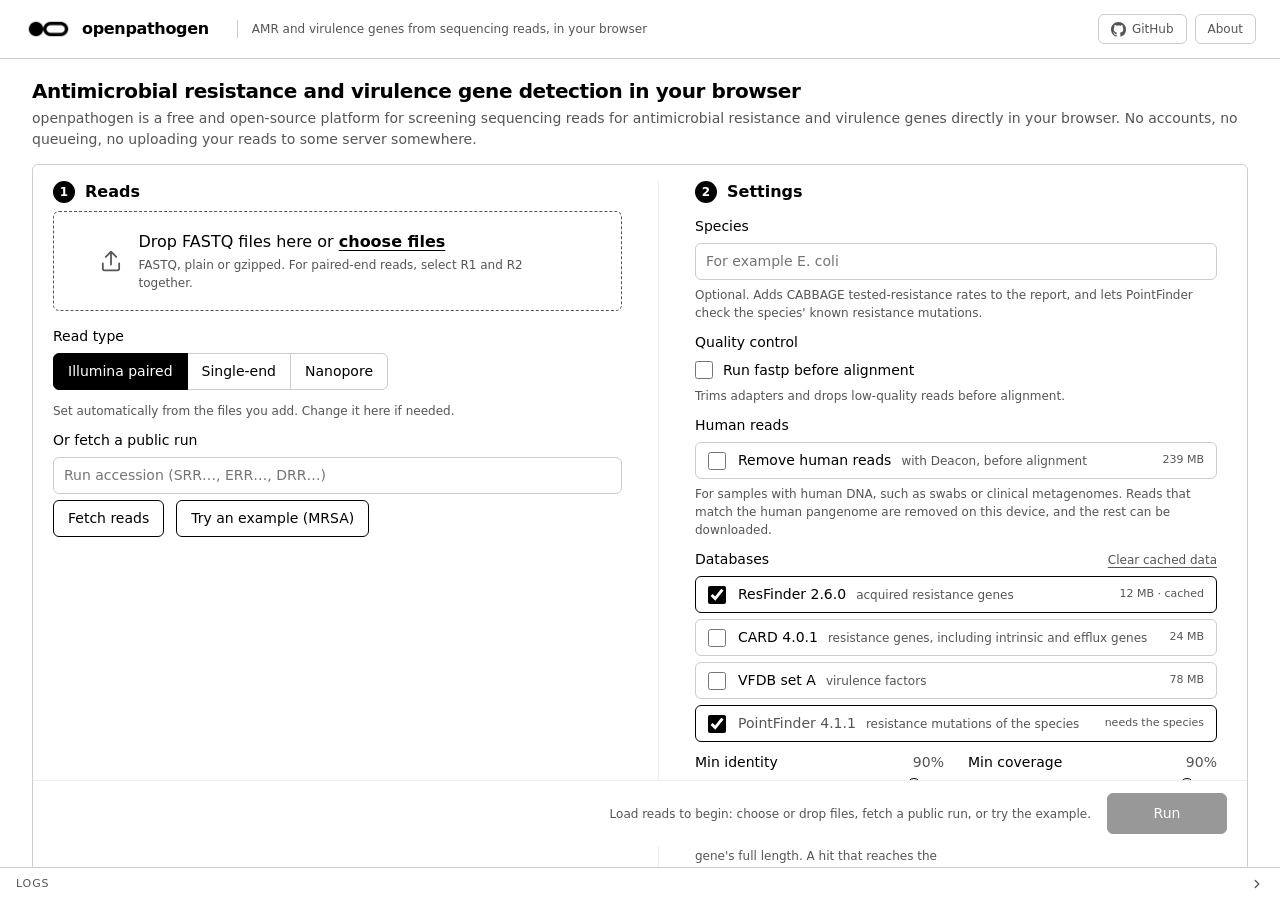
==== commit de46f76e: "Add PointFinder point mutations and check the reads behind each gene call PointFinder 4.1.1 is a fou" ====
--- a/index.html
+++ b/index.html
@@ -29,7 +29,7 @@
   <meta name="twitter:image:alt" content="openpathogen: browser-based AMR and virulence gene detection. Reads never leave your machine.">
   <link rel="icon" type="image/png" href="favicon.png">
   <link rel="apple-touch-icon" href="favicon.png">
-  <link rel="stylesheet" href="css/style.css?v=76">
+  <link rel="stylesheet" href="css/style.css?v=75">
   <script type="application/ld+json">
   {
     "@context": "https://schema.org",
@@ -135,12 +135,13 @@
 
     <div class="hero">
       <h1 class="hero-title">Antimicrobial resistance and virulence gene detection in your browser</h1>
-      <p class="lede">openpathogen is a free and open-source platform for screening sequencing reads for antimicrobial resistance and virulence genes directly in your browser, using your own computer.</p>
+      <p class="lede">openpathogen is a free and open-source platform for screening sequencing reads for antimicrobial resistance and virulence genes directly in your browser. No accounts, no queueing, no uploading your reads to some server somewhere.</p>
     </div>
 
     <section class="card" id="run" aria-label="Run an analysis">
       <div class="card-body">
-      <div class="stage" id="stage-reads">
+      <div class="form-cols">
+      <div class="form-col">
 
       <h2 class="form-step"><span class="form-step-n">1</span>Reads</h2>
 
@@ -149,7 +150,7 @@
           <svg class="dz-icon" viewBox="0 0 24 24" aria-hidden="true"><path d="M12 15V4m0 0L7.5 8.5M12 4l4.5 4.5M5 14v4.5A1.5 1.5 0 006.5 20h11a1.5 1.5 0 001.5-1.5V14" fill="none" stroke="currentColor" stroke-width="1.5" stroke-linecap="round" stroke-linejoin="round"/></svg>
           <div class="dz-text">
             <p class="dz-title">Drop FASTQ files here or <button class="dz-pick" type="button" data-pick>choose files</button></p>
-            <p class="opt-note">Plain or gzipped. For paired-end reads, select R1 and R2 together.</p>
+            <p class="opt-note">FASTQ, plain or gzipped. For paired-end reads, select R1 and R2 together.</p>
           </div>
         </div>
         <ul class="file-list" id="file-list" hidden>
@@ -169,13 +170,12 @@
         <div class="file-actions" id="file-actions" hidden>
           <button class="link-btn" type="button" id="btn-swap">Swap R1 and R2</button>
           <button class="link-btn" type="button" data-pick>Choose other files</button>
-          <button class="link-btn" type="button" id="btn-clear-reads" title="Remove these reads and start again">Clear</button>
         </div>
         <input type="file" hidden multiple id="file-input" accept=".fastq,.fq,.gz,application/gzip,application/x-gzip">
       </div>
       <p class="opt-note upload-note" id="upload-note" role="status" hidden></p>
 
-      <div class="row row-top" id="read-type-row" hidden>
+      <div class="row row-top">
         <span class="label" id="read-type-label">Read type</span>
         <div class="opt-group">
           <div class="seg" id="read-type" role="group" aria-labelledby="read-type-label">
@@ -183,11 +183,11 @@
             <button class="seg-btn" type="button" data-type="single" aria-pressed="false">Single-end</button>
             <button class="seg-btn" type="button" data-type="nanopore" aria-pressed="false">Nanopore</button>
           </div>
-          <p class="opt-note" id="read-type-note">Set from your files. Change it if needed.</p>
-        </div>
-      </div>
-
-      <div class="row fetch-row" id="fetch-row">
+          <p class="opt-note" id="read-type-note">Set automatically from the files you add. Change it here if needed.</p>
+        </div>
+      </div>
+
+      <div class="row fetch-row">
         <label class="label" for="run-accession">Or fetch a public run</label>
         <input type="text" id="run-accession" placeholder="Run accession (SRR…, ERR…, DRR…)" spellcheck="false" autocomplete="off" enterkeyhint="go">
         <button class="btn" id="btn-fetch-run" type="button" title="Fetch sequencing reads from a public run. ENA is queried for organism, platform and layout, and the read type is set automatically. Files are limited to 1 GB each.">Fetch reads</button>
@@ -197,22 +197,20 @@
       <div class="fetch-meta" id="run-meta" hidden></div>
 
       </div>
-      <div class="stage stage-locked" id="settings-col">
+      <div class="form-col form-col-settings" id="settings-col">
 
       <h2 class="form-step"><span class="form-step-n">2</span>Settings</h2>
-      <p class="opt-note" id="settings-note">Shows up once your reads are in.</p>
-
-      <div id="settings-body" hidden>
+
       <div class="row row-top">
         <label class="label" for="species">Species</label>
         <div class="opt-group species-group">
           <input type="text" id="species" list="species-list" autocomplete="off" spellcheck="false" placeholder="For example E. coli">
           <datalist id="species-list"></datalist>
-          <p class="opt-note">Optional. Adds CABBAGE resistance rates and PointFinder mutations.</p>
-        </div>
-      </div>
-
-      <div class="row row-top" id="qc-row">
+          <p class="opt-note">Optional. Adds CABBAGE tested-resistance rates to the report, and lets PointFinder check the species' known resistance mutations.</p>
+        </div>
+      </div>
+
+      <div class="row row-top">
         <span class="label">Quality control</span>
         <div class="opt-group">
           <div class="fastp-head">
@@ -224,18 +222,18 @@
               fastp settings <svg class="chev fastp-caret" viewBox="0 0 16 16" aria-hidden="true"><path d="M4 6l4 4 4-4" fill="none" stroke="currentColor" stroke-width="1.5" stroke-linecap="round" stroke-linejoin="round"/></svg>
             </button>
           </div>
-          <p class="opt-note">Trims adapters and drops low-quality reads.</p>
+          <p class="opt-note">Trims adapters and drops low-quality reads before alignment.</p>
 
           <div id="fastp-config" hidden>
             <div class="fastp-panel" id="fastp-panel">
-              <p class="opt-note">These are fastp's defaults. Untick a group to skip that step.</p>
+              <p class="opt-note"><b>Defaults:</b> adapter trimming with auto-detection · quality filtering (min Phred 15, max 40% low-quality bases, max 5 Ns) · length filtering (min 15 bp) · poly-G trimming automatic · base correction off. These are fastp's defaults. Turn a group off to skip that step.</p>
 
               <div class="fp-group">
                 <label class="check-row fp-group-head"><input type="checkbox" id="fp-trim" checked><span>Adapter trimming</span></label>
                 <div class="fp-fields" id="fp-adapter-fields">
                   <label class="fp-field">Adapter R1<input type="text" id="fp-adapter-r1" spellcheck="false" autocomplete="off" maxlength="100" placeholder="auto · AGATCGGAAGAGCACACGTCTGAACTCCAGTCA"></label>
                   <label class="fp-field" id="fp-field-adapter-r2">Adapter R2<input type="text" id="fp-adapter-r2" spellcheck="false" autocomplete="off" maxlength="100" placeholder="auto · AGATCGGAAGAGCGTCGTGTAGGGAAAGAGTGT"></label>
-                  <p class="opt-note">Leave blank for auto-detection, or enter your own (5 to 100 bases).</p>
+                  <p class="opt-note">Leave blank for auto-detection (paired runs) or the Illumina TruSeq default shown (single-end). Enter 5 to 100 IUPAC bases, for example a Nextera or custom adapter, to use your own sequence.</p>
                 </div>
               </div>
 
@@ -245,7 +243,7 @@
                   <label class="fp-field">Min base quality (Phred)<input type="number" id="fp-phred" min="1" max="40" value="15"></label>
                   <label class="fp-field">Max low-quality bases %<input type="number" id="fp-unqual-pct" min="0" max="100" value="40"></label>
                   <label class="fp-field">Max N bases<input type="number" id="fp-nlimit" min="0" max="50" value="5"></label>
-                  <p class="opt-note">Reads over either limit are dropped.</p>
+                  <p class="opt-note">A read is dropped if more than the given % of bases fall below the Phred score, or it has more than the N limit.</p>
                 </div>
               </div>
 
@@ -272,9 +270,9 @@
                 </div>
               </div>
 
-              <p class="opt-note">The databases run on the trimmed reads.</p>
+              <p class="opt-note">fastp processes the whole sample, and the databases are run on the trimmed reads. The exact fastp command is printed in the Logs and stored in both reports.</p>
             </div>
-            <p class="opt-note" id="fastp-ont-note" hidden>Nanopore: fastp only reports statistics here. No reads are trimmed or dropped.</p>
+            <p class="opt-note" id="fastp-ont-note" hidden>Nanopore reads: fastp is made for Illumina data, so it only reports statistics here. Reads are not trimmed or filtered, and the databases see every read.</p>
           </div>
         </div>
       </div>
@@ -290,7 +288,7 @@
               <span class="db-prog" aria-hidden="true"><i></i></span>
             </label>
           </div>
-          <p class="opt-note">For samples with human DNA, such as swabs.</p>
+          <p class="opt-note">For samples with human DNA, such as swabs or clinical metagenomes. Reads that match the human pangenome are removed on this device, and the rest can be downloaded.</p>
         </div>
       </div>
 
@@ -340,14 +338,14 @@
       </div>
       <div class="row">
         <span class="label"></span>
-        <p class="opt-note">A hit with enough identity but too little coverage is listed as a partial gene.</p>
+        <p class="opt-note">Identity is measured over the aligned part of a gene and coverage over the gene's full length. A hit that reaches the identity threshold but not the coverage threshold is listed as a partial gene, with the part that is missing when the reads are deep enough to tell.</p>
       </div>
       </div><!-- /kma-options -->
-      </div><!-- /settings-body -->
-
-      </div>
-
-      <div class="run-row" id="run-row" hidden>
+
+      </div>
+      </div><!-- /form-cols -->
+
+      <div class="run-row">
         <p class="opt-note" id="run-hint" hidden></p>
         <button class="btn btn-primary" id="btn-run" type="button" disabled>Run</button>
       </div>
@@ -424,7 +422,7 @@
 </div>
 
 <script src="js/vendor/fflate.min.js"></script>
-  <script type="module" src="js/app.js?v=68"></script>
+  <script type="module" src="js/app.js?v=67"></script>
 
 </body>
 </html>
--- a/css/style.css
+++ b/css/style.css
@@ -65,21 +65,15 @@
 .workspace{display:flex;width:200%;flex:1;min-height:0;transition:transform .45s cubic-bezier(.4,0,.2,1)}
 .workspace.show-results{transform:translateX(-50%)}
 .pane{width:50%;height:100%;overflow-y:auto;padding:32px}
-/* The input page is one centred column: hero, the run card, then the notes.
-   Its bottom space sits on the last block instead of the pane, so the sticky
-   Run row reaches the pane's edge (sticky stops short of a scroller's padding). */
-.pane-config{padding-top:clamp(32px,6vh,64px);padding-bottom:0}
-.pane-config > *{max-width:760px;margin-inline:auto}
 .main-col > .terminal-card{flex-shrink:0;margin:0;border-left:none;border-right:none;border-bottom:none;border-top:1px solid var(--border);border-radius:0}
 .results-toolbar{display:flex;align-items:center;justify-content:space-between;flex-wrap:wrap;gap:10px;margin-bottom:14px}
 .results-actions{display:flex;flex-wrap:wrap;gap:8px}
-.hero{margin-bottom:28px;text-align:center}
-.hero-title{font-size:var(--fs-xl);font-weight:600;letter-spacing:-0.02em;margin-bottom:10px;text-wrap:balance}
-.hero .lede{max-width:640px;margin-inline:auto;text-wrap:pretty}
+.hero{margin-bottom:24px}
+.hero-title{font-size:var(--fs-xl);font-weight:600;letter-spacing:-0.02em;margin-bottom:10px}
 .lede{font-size:var(--fs-md);color:var(--muted);margin:0}
 
 .card{border:1px solid var(--border);border-radius:var(--r);margin-bottom:16px;background:var(--bg)}
-.card-body{padding:22px 24px}
+.card-body{padding:16px 20px}
 .card-title{padding:12px 22px;border-bottom:1px solid var(--border)}
 
 .row{display:flex;align-items:center;gap:16px;padding:7px 0}
@@ -95,22 +89,13 @@
 .seg-btn.active{background:var(--ink);color:var(--bg);border-color:var(--ink);position:relative;z-index:1;pointer-events:none}
 
 .form-step{display:flex;align-items:center;gap:10px;font-size:var(--fs-md);font-weight:600;margin:4px 0 12px}
+.form-col + .form-col{margin-top:22px;padding-top:20px;border-top:1px solid var(--rule)}
 .form-step-n{display:inline-grid;place-items:center;width:22px;height:22px;border-radius:50%;background:var(--ink);color:var(--bg);font-size:var(--fs-sm);font-weight:600}
-/* One card, two steps: Reads, then Settings once the reads are in
-   (renderSteps in app.js). Until then step 2 is a muted heading and a note. */
-.stage + .stage{margin-top:22px;padding-top:20px;border-top:1px solid var(--rule)}
-.stage-locked .form-step{color:var(--muted);margin-bottom:6px}
-.stage-locked .form-step-n{background:none;color:var(--muted);box-shadow:inset 0 0 0 1px var(--border)}
-.stage-in{animation:stage-in .35s ease}
-@keyframes stage-in{from{opacity:0;transform:translateY(8px)}to{opacity:1;transform:none}}
-@media (prefers-reduced-motion:reduce){.stage-in{animation:none}}
-#run{scroll-margin-top:20px}
-#qc-row{scroll-margin:12px 0 84px}
 
 .dropzone{border:1px dashed var(--muted);border-radius:var(--r);margin-bottom:10px;transition:background .15s,border-color .15s}
 .dropzone.has-files{border-style:solid;border-color:var(--border)}
 .dropzone.dragging{border:1px dashed var(--ink);background:var(--rule)}
-.dz-empty{display:flex;flex-direction:column;align-items:center;gap:8px;padding:36px 20px;text-align:center}
+.dz-empty{display:flex;flex-direction:column;align-items:center;gap:6px;padding:26px 20px;text-align:center}
 .dz-icon{width:28px;height:28px;color:var(--muted)}
 .dz-title{font-size:var(--fs-md);font-weight:500;margin:0}
 .dz-pick{padding:0;border:none;font-weight:600;text-decoration:underline;text-underline-offset:3px}
@@ -148,7 +133,7 @@
 .btn-primary{background:var(--ink);color:var(--bg);border-color:var(--ink)}
 .btn-primary:hover:not(:disabled){background:var(--bg);color:var(--ink)}
 
-.run-row{display:flex;align-items:center;justify-content:flex-end;gap:16px;margin:16px -24px -8px;padding:14px 24px;border-top:1px solid var(--rule);position:sticky;bottom:0;z-index:2;background:var(--bg)}
+.run-row{display:flex;align-items:center;justify-content:flex-end;gap:16px;margin:14px -20px 0;padding:14px 20px;border-top:1px solid var(--rule);position:sticky;bottom:0;z-index:2;background:var(--bg)}
 .run-row .btn-primary{min-width:120px;justify-content:center}
 #run-hint{text-align:right}
 .run-row .btn-primary{padding:9px 20px}
@@ -270,7 +255,7 @@
 .doc-content .defs + p{margin-top:14px}
 
 /* ── Home page: explanatory content below the tool ── */
-.home-info{margin-top:40px;padding:28px 0 32px;border-top:1px solid var(--rule)}
+.home-info{margin-top:40px;padding-top:28px;border-top:1px solid var(--rule)}
 .home-info h2{font-size:var(--fs-md);font-weight:500;margin-bottom:14px}
 .info-grid{display:grid;grid-template-columns:repeat(auto-fit,minmax(220px,1fr));gap:20px;margin-bottom:32px}
 .info-grid h3{font-size:var(--fs-base);font-weight:500;margin-bottom:6px}
@@ -350,9 +335,8 @@
 .show-more-btn:hover{color:var(--ink)}
 
 /* ── Fetch a public run from ENA ── */
-#run-accession{flex:1 1 200px;min-width:140px}
-.fetch-row{flex-wrap:wrap;gap:8px 10px;padding-top:10px}
-.fetch-row > .label{flex-basis:100%;width:auto}
+#run-accession{flex:1 1 160px;min-width:140px;max-width:280px}
+.fetch-row{flex-wrap:wrap}
 .fetch-meta{margin:10px 2px 0;font-size:var(--fs-sm);color:var(--muted)}
 .fetch-prog{height:3px;margin-top:10px;background:var(--rule);border-radius:2px;overflow:hidden}
 .fetch-prog[hidden]{display:none}
@@ -415,13 +399,48 @@
 .ev-qc .ev-body{padding:16px 20px}
 
 /* ── Responsive ── */
+/* Wide windows: Reads and Settings side by side, labels above their
+   controls, so the whole form and the Run button fit without scrolling. */
+@media (min-width:960px){
+  .pane-config{padding:20px 32px}
+  .hero{margin-bottom:14px}
+  .hero-title{font-size:var(--fs-lg);margin-bottom:4px}
+  .lede{font-size:var(--fs-base)}
+  .form-cols{display:grid;grid-template-columns:minmax(0,1fr) minmax(0,1fr);gap:0 36px}
+  .form-col + .form-col{margin-top:0;padding-top:0;border-top:none;border-left:1px solid var(--rule);padding-left:36px}
+  .form-col .row{flex-wrap:wrap;gap:6px 12px;padding:5px 0}
+  .form-col .row > .label{flex-basis:100%;width:auto;padding-top:0}
+  .form-col .opt-group{flex:1 1 100%;min-width:0}
+  .form-col .db-list,.form-col #species{width:100%}
+  .form-col .db-check{padding:7px 12px}
+  .form-col .db-text{flex-wrap:nowrap}
+  .form-col .db-name{flex-shrink:0;white-space:nowrap}
+  .form-col .db-desc{min-width:0;overflow:hidden;text-overflow:ellipsis;white-space:nowrap}
+  .form-step{margin:0 0 8px}
+  .file-row{padding:6px 12px}
+  .file-actions{padding:6px 12px}
+  .fetch-meta{margin-top:4px}
+  .db-row{position:relative}
+  .form-col .clear-cache-btn{position:absolute;top:5px;right:0;margin:0}
+  .form-col #run-accession{flex:1 1 100%;max-width:none}
+  .dz-empty{flex-direction:row;justify-content:center;gap:14px;padding:18px 20px;text-align:left}
+  .dz-empty .dz-text{display:flex;flex-direction:column;gap:2px}
+  #kma-options{display:grid;grid-template-columns:1fr 1fr;gap:0 24px;max-width:none}
+  .form-col .slider-row{display:grid;grid-template-columns:1fr auto;grid-template-areas:"label val" "range range";gap:2px 12px}
+  .form-col .slider-row .label{grid-area:label}
+  .form-col .slider-row input[type=range]{grid-area:range;width:100%}
+  .form-col .slider-row .slider-val{grid-area:val;width:auto}
+  .run-row{margin-top:10px;padding:12px 20px}
+  /* Settings scrolls inside its column (max-height set by fitSettingsColumn
+     in app.js); at its end the scroll carries on to the page. */
+  .form-col-settings{overflow-y:auto;padding-right:10px;padding-bottom:4px}
+}
 @media (max-width:880px){
   html,body{height:auto;overflow:auto}
   .layout{grid-template-columns:1fr;overflow:visible}
   .main-col{padding:0;height:auto;overflow:visible}
   .workspace{flex-direction:column;width:100%;transform:none!important;transition:none}
   .pane{width:100%;padding:24px 20px 60px;height:auto;overflow:visible}
-  .home-info{padding-bottom:0}
   /* Stacked layout shows one pane at a time; results only exist after a run. */
   .pane-results{display:none}
   .workspace.show-results .pane-results{display:block}
@@ -443,18 +462,14 @@
   .topbar-link{padding:4px 10px}
   .seg-long{display:none}
   .seg-short{display:inline}
-  .hero{text-align:left}
-  .card-body{padding:16px}
-  .run-row{margin:14px -16px -4px;padding:14px 16px}
-  .dz-empty{padding:26px 14px}
+  .dz-empty{padding:20px 14px}
   /* Rows stack: the label sits above its control. */
   .row{flex-wrap:wrap;gap:8px 16px}
   .row > .label{flex-basis:100%;width:auto;padding-top:0}
   .slider-row{display:grid;grid-template-columns:1fr auto;gap:6px 12px}
   .slider-row .label{grid-column:1 / -1}
   .fetch-row #run-accession{flex:1 1 100%;max-width:none}
-  .fetch-row .btn{flex:1 1 auto;justify-content:center}
-  #btn-example{white-space:nowrap}
+  .fetch-row .btn{flex:1 1 calc(50% - 8px);justify-content:center}
   .run-row{flex-direction:column;align-items:stretch}
   #run-hint{text-align:left}
   .run-row .btn-primary{width:100%;justify-content:center}
